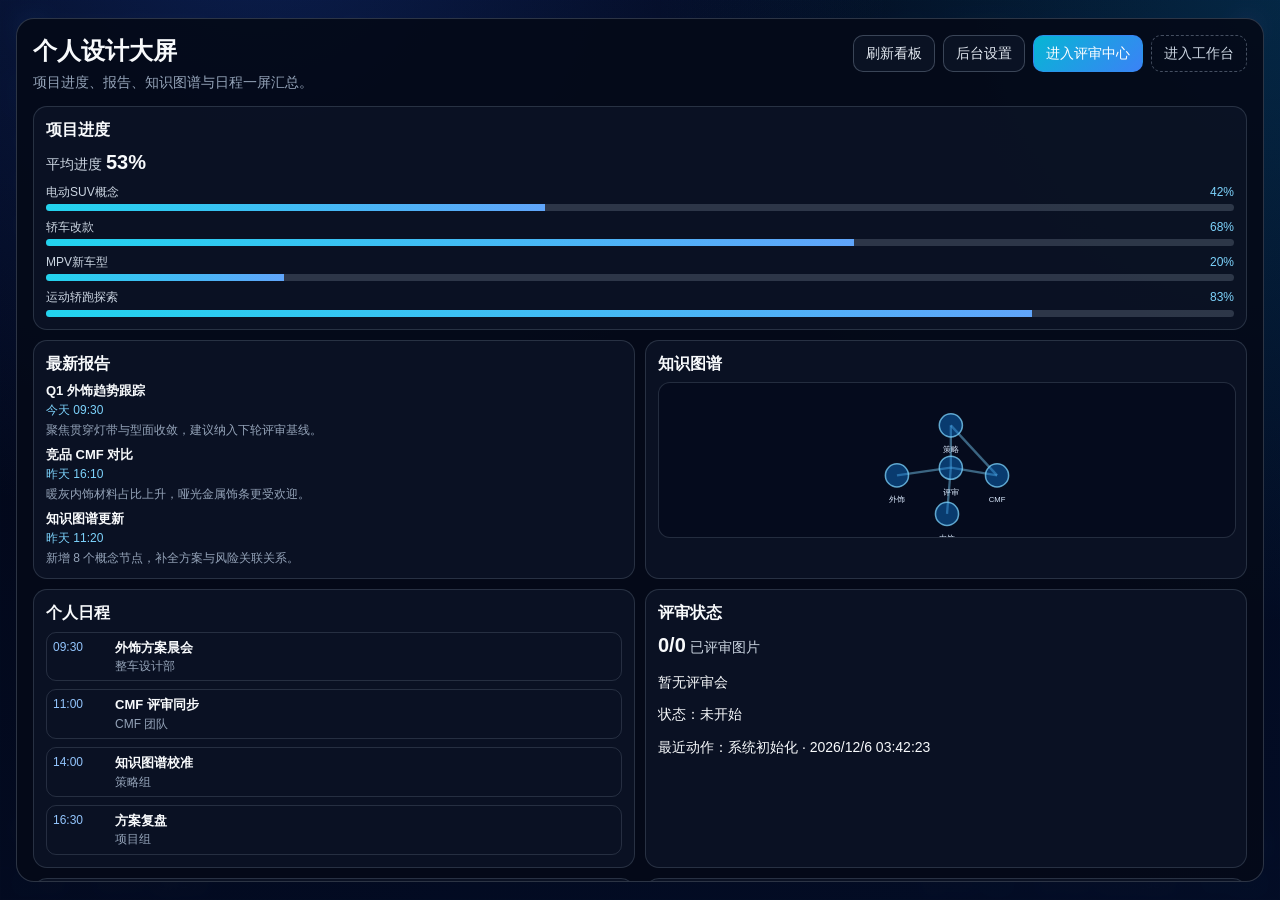
==== index.html @ eb8a5028 "Add files via upload" ====
<!doctype html>
<html lang="en">
  <head>
    <meta charset="UTF-8" />
    <meta name="viewport" content="width=device-width, initial-scale=1.0" />
    <title>GenCar Designer</title>
    <script type="module" crossorigin src="./assets/app.js?v=3"></script>
    <link rel="stylesheet" crossorigin href="./assets/app.css?v=3" />
  </head>
  <body>
    <div id="root"></div>
    <script src="./assets/review-addon.js?v=3"></script>
  </body>
</html>
---- assets/app.css ----
*,:before,:after{--tw-border-spacing-x: 0;--tw-border-spacing-y: 0;--tw-translate-x: 0;--tw-translate-y: 0;--tw-rotate: 0;--tw-skew-x: 0;--tw-skew-y: 0;--tw-scale-x: 1;--tw-scale-y: 1;--tw-pan-x: ;--tw-pan-y: ;--tw-pinch-zoom: ;--tw-scroll-snap-strictness: proximity;--tw-gradient-from-position: ;--tw-gradient-via-position: ;--tw-gradient-to-position: ;--tw-ordinal: ;--tw-slashed-zero: ;--tw-numeric-figure: ;--tw-numeric-spacing: ;--tw-numeric-fraction: ;--tw-ring-inset: ;--tw-ring-offset-width: 0px;--tw-ring-offset-color: #fff;--tw-ring-color: rgb(59 130 246 / .5);--tw-ring-offset-shadow: 0 0 #0000;--tw-ring-shadow: 0 0 #0000;--tw-shadow: 0 0 #0000;--tw-shadow-colored: 0 0 #0000;--tw-blur: ;--tw-brightness: ;--tw-contrast: ;--tw-grayscale: ;--tw-hue-rotate: ;--tw-invert: ;--tw-saturate: ;--tw-sepia: ;--tw-drop-shadow: ;--tw-backdrop-blur: ;--tw-backdrop-brightness: ;--tw-backdrop-contrast: ;--tw-backdrop-grayscale: ;--tw-backdrop-hue-rotate: ;--tw-backdrop-invert: ;--tw-backdrop-opacity: ;--tw-backdrop-saturate: ;--tw-backdrop-sepia: ;--tw-contain-size: ;--tw-contain-layout: ;--tw-contain-paint: ;--tw-contain-style: }::backdrop{--tw-border-spacing-x: 0;--tw-border-spacing-y: 0;--tw-translate-x: 0;--tw-translate-y: 0;--tw-rotate: 0;--tw-skew-x: 0;--tw-skew-y: 0;--tw-scale-x: 1;--tw-scale-y: 1;--tw-pan-x: ;--tw-pan-y: ;--tw-pinch-zoom: ;--tw-scroll-snap-strictness: proximity;--tw-gradient-from-position: ;--tw-gradient-via-position: ;--tw-gradient-to-position: ;--tw-ordinal: ;--tw-slashed-zero: ;--tw-numeric-figure: ;--tw-numeric-spacing: ;--tw-numeric-fraction: ;--tw-ring-inset: ;--tw-ring-offset-width: 0px;--tw-ring-offset-color: #fff;--tw-ring-color: rgb(59 130 246 / .5);--tw-ring-offset-shadow: 0 0 #0000;--tw-ring-shadow: 0 0 #0000;--tw-shadow: 0 0 #0000;--tw-shadow-colored: 0 0 #0000;--tw-blur: ;--tw-brightness: ;--tw-contrast: ;--tw-grayscale: ;--tw-hue-rotate: ;--tw-invert: ;--tw-saturate: ;--tw-sepia: ;--tw-drop-shadow: ;--tw-backdrop-blur: ;--tw-backdrop-brightness: ;--tw-backdrop-contrast: ;--tw-backdrop-grayscale: ;--tw-backdrop-hue-rotate: ;--tw-backdrop-invert: ;--tw-backdrop-opacity: ;--tw-backdrop-saturate: ;--tw-backdrop-sepia: ;--tw-contain-size: ;--tw-contain-layout: ;--tw-contain-paint: ;--tw-contain-style: }*,:before,:after{box-sizing:border-box;border-width:0;border-style:solid;border-color:#e5e7eb}:before,:after{--tw-content: ""}html,:host{line-height:1.5;-webkit-text-size-adjust:100%;-moz-tab-size:4;-o-tab-size:4;tab-size:4;font-family:ui-sans-serif,system-ui,sans-serif,"Apple Color Emoji","Segoe UI Emoji",Segoe UI Symbol,"Noto Color Emoji";font-feature-settings:normal;font-variation-settings:normal;-webkit-tap-highlight-color:transparent}body{margin:0;line-height:inherit}hr{height:0;color:inherit;border-top-width:1px}abbr:where([title]){-webkit-text-decoration:underline dotted;text-decoration:underline dotted}h1,h2,h3,h4,h5,h6{font-size:inherit;font-weight:inherit}a{color:inherit;text-decoration:inherit}b,strong{font-weight:bolder}code,kbd,samp,pre{font-family:ui-monospace,SFMono-Regular,Menlo,Monaco,Consolas,Liberation Mono,Courier New,monospace;font-feature-settings:normal;font-variation-settings:normal;font-size:1em}small{font-size:80%}sub,sup{font-size:75%;line-height:0;position:relative;vertical-align:baseline}sub{bottom:-.25em}sup{top:-.5em}table{text-indent:0;border-color:inherit;border-collapse:collapse}button,input,optgroup,select,textarea{font-family:inherit;font-feature-settings:inherit;font-variation-settings:inherit;font-size:100%;font-weight:inherit;line-height:inherit;letter-spacing:inherit;color:inherit;margin:0;padding:0}button,select{text-transform:none}button,input:where([type=button]),input:where([type=reset]),input:where([type=submit]){-webkit-appearance:button;background-color:transparent;background-image:none}:-moz-focusring{outline:auto}:-moz-ui-invalid{box-shadow:none}progress{vertical-align:baseline}::-webkit-inner-spin-button,::-webkit-outer-spin-button{height:auto}[type=search]{-webkit-appearance:textfield;outline-offset:-2px}::-webkit-search-decoration{-webkit-appearance:none}::-webkit-file-upload-button{-webkit-appearance:button;font:inherit}summary{display:list-item}blockquote,dl,dd,h1,h2,h3,h4,h5,h6,hr,figure,p,pre{margin:0}fieldset{margin:0;padding:0}legend{padding:0}ol,ul,menu{list-style:none;margin:0;padding:0}dialog{padding:0}textarea{resize:vertical}input::-moz-placeholder,textarea::-moz-placeholder{opacity:1;color:#9ca3af}input::placeholder,textarea::placeholder{opacity:1;color:#9ca3af}button,[role=button]{cursor:pointer}:disabled{cursor:default}img,svg,video,canvas,audio,iframe,embed,object{display:block;vertical-align:middle}img,video{max-width:100%;height:auto}[hidden]:where(:not([hidden=until-found])){display:none}:root{--background: 220 15% 6%;--foreground: 0 0% 95%;--card: 220 15% 8%;--card-foreground: 0 0% 95%;--popover: 220 15% 8%;--popover-foreground: 0 0% 95%;--primary: 217 91% 60%;--primary-foreground: 0 0% 100%;--secondary: 220 15% 12%;--secondary-foreground: 0 0% 95%;--muted: 220 15% 15%;--muted-foreground: 220 10% 55%;--accent: 280 85% 60%;--accent-foreground: 0 0% 100%;--destructive: 0 84% 60%;--destructive-foreground: 0 0% 100%;--border: 220 15% 18%;--input: 220 15% 18%;--ring: 217 91% 60%;--radius: .5rem}*{border-color:hsl(var(--border))}body{background-color:hsl(var(--background));color:hsl(var(--foreground));-webkit-font-smoothing:antialiased;-moz-osx-font-smoothing:grayscale;font-feature-settings:"rlig" 1,"calt" 1;overflow:hidden}.sr-only{position:absolute;width:1px;height:1px;padding:0;margin:-1px;overflow:hidden;clip:rect(0,0,0,0);white-space:nowrap;border-width:0}.pointer-events-none{pointer-events:none}.pointer-events-auto{pointer-events:auto}.\!visible{visibility:visible!important}.visible{visibility:visible}.invisible{visibility:hidden}.fixed{position:fixed}.absolute{position:absolute}.relative{position:relative}.sticky{position:sticky}.inset-0{inset:0}.inset-x-0{left:0;right:0}.inset-y-0{top:0;bottom:0}.-bottom-12{bottom:-3rem}.-bottom-16{bottom:-4rem}.-left-12{left:-3rem}.-right-12{right:-3rem}.-top-12{top:-3rem}.bottom-0{bottom:0}.bottom-1\/3{bottom:33.333333%}.bottom-2{bottom:.5rem}.bottom-4{bottom:1rem}.left-0{left:0}.left-1{left:.25rem}.left-1\/2{left:50%}.left-1\/4{left:25%}.left-2{left:.5rem}.left-3{left:.75rem}.left-4{left:1rem}.left-\[50\%\]{left:50%}.left-full{left:100%}.right-0{right:0}.right-1{right:.25rem}.right-1\/4{right:25%}.right-2{right:.5rem}.right-3{right:.75rem}.right-4{right:1rem}.top-0{top:0}.top-1{top:.25rem}.top-1\.5{top:.375rem}.top-1\/2{top:50%}.top-1\/3{top:33.333333%}.top-2{top:.5rem}.top-3\.5{top:.875rem}.top-4{top:1rem}.top-\[1px\]{top:1px}.top-\[50\%\]{top:50%}.top-\[60\%\]{top:60%}.top-full{top:100%}.isolate{isolation:isolate}.z-10{z-index:10}.z-20{z-index:20}.z-40{z-index:40}.z-50{z-index:50}.z-\[1\]{z-index:1}.order-first{order:-9999}.order-last{order:9999}.col-start-2{grid-column-start:2}.row-span-2{grid-row:span 2 / span 2}.row-start-1{grid-row-start:1}.\!m-0{margin:0!important}.-mx-1{margin-left:-.25rem;margin-right:-.25rem}.-my-2{margin-top:-.5rem;margin-bottom:-.5rem}.mx-1{margin-left:.25rem;margin-right:.25rem}.mx-2{margin-left:.5rem;margin-right:.5rem}.mx-3\.5{margin-left:.875rem;margin-right:.875rem}.mx-auto{margin-left:auto;margin-right:auto}.my-0{margin-top:0;margin-bottom:0}.my-0\.5{margin-top:.125rem;margin-bottom:.125rem}.my-1{margin-top:.25rem;margin-bottom:.25rem}.my-2{margin-top:.5rem;margin-bottom:.5rem}.-ml-4{margin-left:-1rem}.-mt-4{margin-top:-1rem}.mb-1{margin-bottom:.25rem}.mb-2{margin-bottom:.5rem}.mb-3{margin-bottom:.75rem}.mb-4{margin-bottom:1rem}.mb-6{margin-bottom:1.5rem}.ml-1{margin-left:.25rem}.ml-1\.5{margin-left:.375rem}.ml-2{margin-left:.5rem}.ml-3{margin-left:.75rem}.ml-4{margin-left:1rem}.ml-auto{margin-left:auto}.mr-2{margin-right:.5rem}.mt-0{margin-top:0}.mt-0\.5{margin-top:.125rem}.mt-1{margin-top:.25rem}.mt-1\.5{margin-top:.375rem}.mt-2{margin-top:.5rem}.mt-3{margin-top:.75rem}.mt-4{margin-top:1rem}.mt-6{margin-top:1.5rem}.mt-auto{margin-top:auto}.line-clamp-1{overflow:hidden;display:-webkit-box;-webkit-box-orient:vertical;-webkit-line-clamp:1}.line-clamp-2{overflow:hidden;display:-webkit-box;-webkit-box-orient:vertical;-webkit-line-clamp:2}.block{display:block}.flex{display:flex}.inline-flex{display:inline-flex}.table{display:table}.table-caption{display:table-caption}.table-cell{display:table-cell}.table-row{display:table-row}.grid{display:grid}.hidden{display:none}.aspect-square{aspect-ratio:1 / 1}.aspect-video{aspect-ratio:16 / 9}.size-10{width:2.5rem;height:2.5rem}.size-2{width:.5rem;height:.5rem}.size-2\.5{width:.625rem;height:.625rem}.size-3{width:.75rem;height:.75rem}.size-3\.5{width:.875rem;height:.875rem}.size-4{width:1rem;height:1rem}.size-6{width:1.5rem;height:1.5rem}.size-7{width:1.75rem;height:1.75rem}.size-8{width:2rem;height:2rem}.size-9{width:2.25rem;height:2.25rem}.size-auto{width:auto;height:auto}.size-full{width:100%;height:100%}.h-1\.5{height:.375rem}.h-10{height:2.5rem}.h-12{height:3rem}.h-14{height:3.5rem}.h-16{height:4rem}.h-2{height:.5rem}.h-2\.5{height:.625rem}.h-3{height:.75rem}.h-3\.5{height:.875rem}.h-32{height:8rem}.h-4{height:1rem}.h-5{height:1.25rem}.h-6{height:1.5rem}.h-7{height:1.75rem}.h-8{height:2rem}.h-9{height:2.25rem}.h-\[1\.15rem\]{height:1.15rem}.h-\[300px\]{height:300px}.h-\[500px\]{height:500px}.h-\[512px\]{height:512px}.h-\[calc\(100\%-1px\)\]{height:calc(100% - 1px)}.h-\[var\(--radix-navigation-menu-viewport-height\)\]{height:var(--radix-navigation-menu-viewport-height)}.h-\[var\(--radix-select-trigger-height\)\]{height:var(--radix-select-trigger-height)}.h-auto{height:auto}.h-full{height:100%}.h-px{height:1px}.h-screen{height:100vh}.h-svh{height:100svh}.max-h-\[300px\]{max-height:300px}.max-h-\[400px\]{max-height:400px}.max-h-\[90vh\]{max-height:90vh}.min-h-0{min-height:0px}.min-h-16{min-height:4rem}.min-h-4{min-height:1rem}.min-h-\[100px\]{min-height:100px}.min-h-\[60px\]{min-height:60px}.min-h-svh{min-height:100svh}.w-0{width:0px}.w-1{width:.25rem}.w-1\.5{width:.375rem}.w-10{width:2.5rem}.w-12{width:3rem}.w-14{width:3.5rem}.w-16{width:4rem}.w-2{width:.5rem}.w-2\.5{width:.625rem}.w-3{width:.75rem}.w-3\.5{width:.875rem}.w-3\/4{width:75%}.w-32{width:8rem}.w-4{width:1rem}.w-48{width:12rem}.w-5{width:1.25rem}.w-6{width:1.5rem}.w-64{width:16rem}.w-72{width:18rem}.w-8{width:2rem}.w-80{width:20rem}.w-9{width:2.25rem}.w-96{width:24rem}.w-\[100px\]{width:100px}.w-\[512px\]{width:512px}.w-auto{width:auto}.w-fit{width:-moz-fit-content;width:fit-content}.w-full{width:100%}.w-max{width:-moz-max-content;width:max-content}.w-px{width:1px}.min-w-0{min-width:0px}.min-w-10{min-width:2.5rem}.min-w-5{min-width:1.25rem}.min-w-8{min-width:2rem}.min-w-9{min-width:2.25rem}.min-w-\[12rem\]{min-width:12rem}.min-w-\[8rem\]{min-width:8rem}.min-w-\[var\(--radix-select-trigger-width\)\]{min-width:var(--radix-select-trigger-width)}.max-w-4xl{max-width:56rem}.max-w-5xl{max-width:64rem}.max-w-6xl{max-width:72rem}.max-w-\[200px\]{max-width:200px}.max-w-\[calc\(100\%-2rem\)\]{max-width:calc(100% - 2rem)}.max-w-max{max-width:-moz-max-content;max-width:max-content}.max-w-none{max-width:none}.max-w-sm{max-width:24rem}.flex-1{flex:1 1 0%}.flex-shrink-0,.shrink-0{flex-shrink:0}.grow{flex-grow:1}.grow-0{flex-grow:0}.basis-full{flex-basis:100%}.caption-bottom{caption-side:bottom}.border-collapse{border-collapse:collapse}.-translate-x-1\/2{--tw-translate-x: -50%;transform:translate(var(--tw-translate-x),var(--tw-translate-y)) rotate(var(--tw-rotate)) skew(var(--tw-skew-x)) skewY(var(--tw-skew-y)) scaleX(var(--tw-scale-x)) scaleY(var(--tw-scale-y))}.-translate-x-px{--tw-translate-x: -1px;transform:translate(var(--tw-translate-x),var(--tw-translate-y)) rotate(var(--tw-rotate)) skew(var(--tw-skew-x)) skewY(var(--tw-skew-y)) scaleX(var(--tw-scale-x)) scaleY(var(--tw-scale-y))}.-translate-y-1\/2{--tw-translate-y: -50%;transform:translate(var(--tw-translate-x),var(--tw-translate-y)) rotate(var(--tw-rotate)) skew(var(--tw-skew-x)) skewY(var(--tw-skew-y)) scaleX(var(--tw-scale-x)) scaleY(var(--tw-scale-y))}.translate-x-\[-50\%\]{--tw-translate-x: -50%;transform:translate(var(--tw-translate-x),var(--tw-translate-y)) rotate(var(--tw-rotate)) skew(var(--tw-skew-x)) skewY(var(--tw-skew-y)) scaleX(var(--tw-scale-x)) scaleY(var(--tw-scale-y))}.translate-x-px{--tw-translate-x: 1px;transform:translate(var(--tw-translate-x),var(--tw-translate-y)) rotate(var(--tw-rotate)) skew(var(--tw-skew-x)) skewY(var(--tw-skew-y)) scaleX(var(--tw-scale-x)) scaleY(var(--tw-scale-y))}.translate-y-0\.5{--tw-translate-y: .125rem;transform:translate(var(--tw-translate-x),var(--tw-translate-y)) rotate(var(--tw-rotate)) skew(var(--tw-skew-x)) skewY(var(--tw-skew-y)) scaleX(var(--tw-scale-x)) scaleY(var(--tw-scale-y))}.translate-y-\[-50\%\]{--tw-translate-y: -50%;transform:translate(var(--tw-translate-x),var(--tw-translate-y)) rotate(var(--tw-rotate)) skew(var(--tw-skew-x)) skewY(var(--tw-skew-y)) scaleX(var(--tw-scale-x)) scaleY(var(--tw-scale-y))}.translate-y-\[calc\(-50\%_-_2px\)\]{--tw-translate-y: calc(-50% - 2px) ;transform:translate(var(--tw-translate-x),var(--tw-translate-y)) rotate(var(--tw-rotate)) skew(var(--tw-skew-x)) skewY(var(--tw-skew-y)) scaleX(var(--tw-scale-x)) scaleY(var(--tw-scale-y))}.rotate-180{--tw-rotate: 180deg;transform:translate(var(--tw-translate-x),var(--tw-translate-y)) rotate(var(--tw-rotate)) skew(var(--tw-skew-x)) skewY(var(--tw-skew-y)) scaleX(var(--tw-scale-x)) scaleY(var(--tw-scale-y))}.rotate-45{--tw-rotate: 45deg;transform:translate(var(--tw-translate-x),var(--tw-translate-y)) rotate(var(--tw-rotate)) skew(var(--tw-skew-x)) skewY(var(--tw-skew-y)) scaleX(var(--tw-scale-x)) scaleY(var(--tw-scale-y))}.rotate-90{--tw-rotate: 90deg;transform:translate(var(--tw-translate-x),var(--tw-translate-y)) rotate(var(--tw-rotate)) skew(var(--tw-skew-x)) skewY(var(--tw-skew-y)) scaleX(var(--tw-scale-x)) scaleY(var(--tw-scale-y))}.transform{transform:translate(var(--tw-translate-x),var(--tw-translate-y)) rotate(var(--tw-rotate)) skew(var(--tw-skew-x)) skewY(var(--tw-skew-y)) scaleX(var(--tw-scale-x)) scaleY(var(--tw-scale-y))}@keyframes caret-blink{0%,70%,to{opacity:1}20%,50%{opacity:0}}.animate-caret-blink{animation:caret-blink 1.25s ease-out infinite}@keyframes pulse{50%{opacity:.5}}.animate-pulse{animation:pulse 2s cubic-bezier(.4,0,.6,1) infinite}.animate-spin{animation:spin 1s linear infinite}.cursor-default{cursor:default}.cursor-grab{cursor:grab}.cursor-pointer{cursor:pointer}.cursor-text{cursor:text}.touch-none{touch-action:none}.select-none{-webkit-user-select:none;-moz-user-select:none;user-select:none}.resize-none{resize:none}.scroll-my-1{scroll-margin-top:.25rem;scroll-margin-bottom:.25rem}.scroll-py-1{scroll-padding-top:.25rem;scroll-padding-bottom:.25rem}.list-disc{list-style-type:disc}.list-none{list-style-type:none}.auto-rows-min{grid-auto-rows:min-content}.grid-cols-2{grid-template-columns:repeat(2,minmax(0,1fr))}.grid-cols-3{grid-template-columns:repeat(3,minmax(0,1fr))}.grid-cols-4{grid-template-columns:repeat(4,minmax(0,1fr))}.grid-cols-\[0_1fr\]{grid-template-columns:0 1fr}.grid-rows-\[auto_auto\]{grid-template-rows:auto auto}.flex-row{flex-direction:row}.flex-col{flex-direction:column}.flex-col-reverse{flex-direction:column-reverse}.flex-wrap{flex-wrap:wrap}.place-content-center{place-content:center}.items-start{align-items:flex-start}.items-end{align-items:flex-end}.items-center{align-items:center}.items-stretch{align-items:stretch}.justify-start{justify-content:flex-start}.justify-end{justify-content:flex-end}.justify-center{justify-content:center}.justify-between{justify-content:space-between}.justify-items-start{justify-items:start}.gap-0\.5{gap:.125rem}.gap-1{gap:.25rem}.gap-1\.5{gap:.375rem}.gap-2{gap:.5rem}.gap-2\.5{gap:.625rem}.gap-3{gap:.75rem}.gap-4{gap:1rem}.gap-6{gap:1.5rem}.gap-7{gap:1.75rem}.gap-\[--spacing\(var\(--gap\)\)\]{gap:var(--spacing(var(--gap)))}.gap-y-0\.5{row-gap:.125rem}.space-y-1>:not([hidden])~:not([hidden]){--tw-space-y-reverse: 0;margin-top:calc(.25rem * calc(1 - var(--tw-space-y-reverse)));margin-bottom:calc(.25rem * var(--tw-space-y-reverse))}.space-y-2>:not([hidden])~:not([hidden]){--tw-space-y-reverse: 0;margin-top:calc(.5rem * calc(1 - var(--tw-space-y-reverse)));margin-bottom:calc(.5rem * var(--tw-space-y-reverse))}.space-y-3>:not([hidden])~:not([hidden]){--tw-space-y-reverse: 0;margin-top:calc(.75rem * calc(1 - var(--tw-space-y-reverse)));margin-bottom:calc(.75rem * var(--tw-space-y-reverse))}.space-y-4>:not([hidden])~:not([hidden]){--tw-space-y-reverse: 0;margin-top:calc(1rem * calc(1 - var(--tw-space-y-reverse)));margin-bottom:calc(1rem * var(--tw-space-y-reverse))}.space-y-6>:not([hidden])~:not([hidden]){--tw-space-y-reverse: 0;margin-top:calc(1.5rem * calc(1 - var(--tw-space-y-reverse)));margin-bottom:calc(1.5rem * var(--tw-space-y-reverse))}.self-start{align-self:flex-start}.self-stretch{align-self:stretch}.justify-self-end{justify-self:end}.overflow-auto{overflow:auto}.overflow-hidden{overflow:hidden}.overflow-x-auto{overflow-x:auto}.overflow-y-auto{overflow-y:auto}.overflow-x-hidden{overflow-x:hidden}.truncate{overflow:hidden;text-overflow:ellipsis;white-space:nowrap}.whitespace-nowrap{white-space:nowrap}.whitespace-pre-wrap{white-space:pre-wrap}.text-balance{text-wrap:balance}.break-words{overflow-wrap:break-word}.rounded{border-radius:.25rem}.rounded-2xl{border-radius:1rem}.rounded-\[2px\]{border-radius:2px}.rounded-\[4px\]{border-radius:4px}.rounded-\[calc\(var\(--radius\)-5px\)\]{border-radius:calc(var(--radius) - 5px)}.rounded-\[inherit\]{border-radius:inherit}.rounded-full{border-radius:9999px}.rounded-lg{border-radius:var(--radius)}.rounded-md{border-radius:calc(var(--radius) - 2px)}.rounded-none{border-radius:0}.rounded-sm{border-radius:calc(var(--radius) - 4px)}.rounded-xl{border-radius:calc(var(--radius) + 4px)}.rounded-xs{border-radius:calc(var(--radius) - 6px)}.rounded-l-md{border-top-left-radius:calc(var(--radius) - 2px);border-bottom-left-radius:calc(var(--radius) - 2px)}.rounded-r-md{border-top-right-radius:calc(var(--radius) - 2px);border-bottom-right-radius:calc(var(--radius) - 2px)}.rounded-tl-sm{border-top-left-radius:calc(var(--radius) - 4px)}.border{border-width:1px}.border-0{border-width:0px}.border-2{border-width:2px}.border-\[1\.5px\]{border-width:1.5px}.border-y{border-top-width:1px;border-bottom-width:1px}.border-b{border-bottom-width:1px}.border-l{border-left-width:1px}.border-r{border-right-width:1px}.border-t{border-top-width:1px}.border-dashed{border-style:dashed}.border-amber-500\/30{border-color:#f59e0b4d}.border-blue-500{--tw-border-opacity: 1;border-color:rgb(59 130 246 / var(--tw-border-opacity, 1))}.border-blue-500\/20{border-color:#3b82f633}.border-blue-500\/30{border-color:#3b82f64d}.border-blue-500\/50{border-color:#3b82f680}.border-border{border-color:hsl(var(--border))}.border-border\/50{border-color:hsl(var(--border) / .5)}.border-cyan-500\/30{border-color:#06b6d44d}.border-cyan-500\/50{border-color:#06b6d480}.border-green-500\/20{border-color:#22c55e33}.border-green-500\/50{border-color:#22c55e80}.border-input{border-color:hsl(var(--input))}.border-muted-foreground{border-color:hsl(var(--muted-foreground))}.border-orange-500\/50{border-color:#f9731680}.border-primary{border-color:hsl(var(--primary))}.border-purple-500{--tw-border-opacity: 1;border-color:rgb(168 85 247 / var(--tw-border-opacity, 1))}.border-purple-500\/30{border-color:#a855f74d}.border-purple-500\/50{border-color:#a855f780}.border-red-500\/30{border-color:#ef44444d}.border-sidebar-border{border-color:hsl(var(--sidebar-border))}.border-transparent{border-color:transparent}.border-white\/10{border-color:#ffffff1a}.border-white\/20{border-color:#fff3}.border-white\/30{border-color:#ffffff4d}.border-yellow-500\/30{border-color:#eab3084d}.border-l-transparent{border-left-color:transparent}.border-t-purple-500{--tw-border-opacity: 1;border-top-color:rgb(168 85 247 / var(--tw-border-opacity, 1))}.border-t-transparent{border-top-color:transparent}.border-t-white{--tw-border-opacity: 1;border-top-color:rgb(255 255 255 / var(--tw-border-opacity, 1))}.bg-accent{background-color:hsl(var(--accent))}.bg-amber-500{--tw-bg-opacity: 1;background-color:rgb(245 158 11 / var(--tw-bg-opacity, 1))}.bg-amber-500\/10{background-color:#f59e0b1a}.bg-background{background-color:hsl(var(--background))}.bg-background\/95{background-color:hsl(var(--background) / .95)}.bg-black\/30{background-color:#0000004d}.bg-black\/40{background-color:#0006}.bg-black\/50{background-color:#00000080}.bg-black\/60{background-color:#0009}.bg-black\/70{background-color:#000000b3}.bg-black\/90{background-color:#000000e6}.bg-blue-400{--tw-bg-opacity: 1;background-color:rgb(96 165 250 / var(--tw-bg-opacity, 1))}.bg-blue-500\/10{background-color:#3b82f61a}.bg-blue-500\/20{background-color:#3b82f633}.bg-blue-900{--tw-bg-opacity: 1;background-color:rgb(30 58 138 / var(--tw-bg-opacity, 1))}.bg-border{background-color:hsl(var(--border))}.bg-card{background-color:hsl(var(--card))}.bg-cyan-500{--tw-bg-opacity: 1;background-color:rgb(6 182 212 / var(--tw-bg-opacity, 1))}.bg-cyan-500\/10{background-color:#06b6d41a}.bg-cyan-500\/20{background-color:#06b6d433}.bg-destructive{--tw-bg-opacity: 1;background-color:hsl(var(--destructive) / var(--tw-bg-opacity, 1))}.bg-foreground{background-color:hsl(var(--foreground))}.bg-gray-500\/20{background-color:#6b728033}.bg-green-400{--tw-bg-opacity: 1;background-color:rgb(74 222 128 / var(--tw-bg-opacity, 1))}.bg-green-500{--tw-bg-opacity: 1;background-color:rgb(34 197 94 / var(--tw-bg-opacity, 1))}.bg-green-500\/10{background-color:#22c55e1a}.bg-green-500\/20{background-color:#22c55e33}.bg-input{background-color:hsl(var(--input))}.bg-muted{background-color:hsl(var(--muted))}.bg-muted\/50{background-color:hsl(var(--muted) / .5)}.bg-orange-500\/10{background-color:#f973161a}.bg-orange-500\/20{background-color:#f9731633}.bg-popover{background-color:hsl(var(--popover))}.bg-primary{background-color:hsl(var(--primary))}.bg-primary\/20{background-color:hsl(var(--primary) / .2)}.bg-purple-500{--tw-bg-opacity: 1;background-color:rgb(168 85 247 / var(--tw-bg-opacity, 1))}.bg-purple-500\/10{background-color:#a855f71a}.bg-purple-500\/20{background-color:#a855f733}.bg-red-500\/10{background-color:#ef44441a}.bg-red-500\/20{background-color:#ef444433}.bg-red-500\/50{background-color:#ef444480}.bg-red-500\/80{background-color:#ef4444cc}.bg-red-600{--tw-bg-opacity: 1;background-color:rgb(220 38 38 / var(--tw-bg-opacity, 1))}.bg-secondary{background-color:hsl(var(--secondary))}.bg-secondary\/50{background-color:hsl(var(--secondary) / .5)}.bg-sidebar{background-color:hsl(var(--sidebar-background))}.bg-sidebar-border{background-color:hsl(var(--sidebar-border))}.bg-transparent{background-color:transparent}.bg-white{--tw-bg-opacity: 1;background-color:rgb(255 255 255 / var(--tw-bg-opacity, 1))}.bg-white\/10{background-color:#ffffff1a}.bg-white\/20{background-color:#fff3}.bg-white\/5{background-color:#ffffff0d}.bg-yellow-500\/10{background-color:#eab3081a}.bg-yellow-500\/20{background-color:#eab30833}.bg-yellow-500\/50{background-color:#eab30880}.bg-gradient-to-br{background-image:linear-gradient(to bottom right,var(--tw-gradient-stops))}.bg-gradient-to-r{background-image:linear-gradient(to right,var(--tw-gradient-stops))}.bg-gradient-to-tr{background-image:linear-gradient(to top right,var(--tw-gradient-stops))}.from-amber-500{--tw-gradient-from: #f59e0b var(--tw-gradient-from-position);--tw-gradient-to: rgb(245 158 11 / 0) var(--tw-gradient-to-position);--tw-gradient-stops: var(--tw-gradient-from), var(--tw-gradient-to)}.from-blue-500{--tw-gradient-from: #3b82f6 var(--tw-gradient-from-position);--tw-gradient-to: rgb(59 130 246 / 0) var(--tw-gradient-to-position);--tw-gradient-stops: var(--tw-gradient-from), var(--tw-gradient-to)}.from-blue-900{--tw-gradient-from: #1e3a8a var(--tw-gradient-from-position);--tw-gradient-to: rgb(30 58 138 / 0) var(--tw-gradient-to-position);--tw-gradient-stops: var(--tw-gradient-from), var(--tw-gradient-to)}.from-cyan-500{--tw-gradient-from: #06b6d4 var(--tw-gradient-from-position);--tw-gradient-to: rgb(6 182 212 / 0) var(--tw-gradient-to-position);--tw-gradient-stops: var(--tw-gradient-from), var(--tw-gradient-to)}.from-green-500{--tw-gradient-from: #22c55e var(--tw-gradient-from-position);--tw-gradient-to: rgb(34 197 94 / 0) var(--tw-gradient-to-position);--tw-gradient-stops: var(--tw-gradient-from), var(--tw-gradient-to)}.from-orange-500{--tw-gradient-from: #f97316 var(--tw-gradient-from-position);--tw-gradient-to: rgb(249 115 22 / 0) var(--tw-gradient-to-position);--tw-gradient-stops: var(--tw-gradient-from), var(--tw-gradient-to)}.from-purple-500{--tw-gradient-from: #a855f7 var(--tw-gradient-from-position);--tw-gradient-to: rgb(168 85 247 / 0) var(--tw-gradient-to-position);--tw-gradient-stops: var(--tw-gradient-from), var(--tw-gradient-to)}.from-red-500\/30{--tw-gradient-from: rgb(239 68 68 / .3) var(--tw-gradient-from-position);--tw-gradient-to: rgb(239 68 68 / 0) var(--tw-gradient-to-position);--tw-gradient-stops: var(--tw-gradient-from), var(--tw-gradient-to)}.from-yellow-500{--tw-gradient-from: #eab308 var(--tw-gradient-from-position);--tw-gradient-to: rgb(234 179 8 / 0) var(--tw-gradient-to-position);--tw-gradient-stops: var(--tw-gradient-from), var(--tw-gradient-to)}.via-orange-500{--tw-gradient-to: rgb(249 115 22 / 0) var(--tw-gradient-to-position);--tw-gradient-stops: var(--tw-gradient-from), #f97316 var(--tw-gradient-via-position), var(--tw-gradient-to)}.via-yellow-500\/20{--tw-gradient-to: rgb(234 179 8 / 0) var(--tw-gradient-to-position);--tw-gradient-stops: var(--tw-gradient-from), rgb(234 179 8 / .2) var(--tw-gradient-via-position), var(--tw-gradient-to)}.to-amber-500{--tw-gradient-to: #f59e0b var(--tw-gradient-to-position)}.to-blue-500{--tw-gradient-to: #3b82f6 var(--tw-gradient-to-position)}.to-cyan-500{--tw-gradient-to: #06b6d4 var(--tw-gradient-to-position)}.to-green-500{--tw-gradient-to: #22c55e var(--tw-gradient-to-position)}.to-pink-500{--tw-gradient-to: #ec4899 var(--tw-gradient-to-position)}.to-red-500{--tw-gradient-to: #ef4444 var(--tw-gradient-to-position)}.to-red-600{--tw-gradient-to: #dc2626 var(--tw-gradient-to-position)}.to-transparent{--tw-gradient-to: transparent var(--tw-gradient-to-position)}.fill-current{fill:currentColor}.fill-foreground{fill:hsl(var(--foreground))}.fill-primary{fill:hsl(var(--primary))}.object-cover{-o-object-fit:cover;object-fit:cover}.p-0{padding:0}.p-1{padding:.25rem}.p-2{padding:.5rem}.p-3{padding:.75rem}.p-4{padding:1rem}.p-6{padding:1.5rem}.p-8{padding:2rem}.p-\[3px\]{padding:3px}.p-px{padding:1px}.px-1{padding-left:.25rem;padding-right:.25rem}.px-1\.5{padding-left:.375rem;padding-right:.375rem}.px-2{padding-left:.5rem;padding-right:.5rem}.px-2\.5{padding-left:.625rem;padding-right:.625rem}.px-3{padding-left:.75rem;padding-right:.75rem}.px-4{padding-left:1rem;padding-right:1rem}.px-6{padding-left:1.5rem;padding-right:1.5rem}.py-0\.5{padding-top:.125rem;padding-bottom:.125rem}.py-1{padding-top:.25rem;padding-bottom:.25rem}.py-1\.5{padding-top:.375rem;padding-bottom:.375rem}.py-12{padding-top:3rem;padding-bottom:3rem}.py-2{padding-top:.5rem;padding-bottom:.5rem}.py-2\.5{padding-top:.625rem;padding-bottom:.625rem}.py-3{padding-top:.75rem;padding-bottom:.75rem}.py-4{padding-top:1rem;padding-bottom:1rem}.py-6{padding-top:1.5rem;padding-bottom:1.5rem}.py-8{padding-top:2rem;padding-bottom:2rem}.pb-3{padding-bottom:.75rem}.pb-4{padding-bottom:1rem}.pl-2{padding-left:.5rem}.pl-3{padding-left:.75rem}.pl-4{padding-left:1rem}.pl-8{padding-left:2rem}.pl-9{padding-left:2.25rem}.pr-1{padding-right:.25rem}.pr-2{padding-right:.5rem}.pr-2\.5{padding-right:.625rem}.pr-3{padding-right:.75rem}.pr-4{padding-right:1rem}.pr-8{padding-right:2rem}.pt-0{padding-top:0}.pt-3{padding-top:.75rem}.pt-4{padding-top:1rem}.text-left{text-align:left}.text-center{text-align:center}.text-right{text-align:right}.align-middle{vertical-align:middle}.font-mono{font-family:ui-monospace,SFMono-Regular,Menlo,Monaco,Consolas,Liberation Mono,Courier New,monospace}.font-sans{font-family:ui-sans-serif,system-ui,sans-serif,"Apple Color Emoji","Segoe UI Emoji",Segoe UI Symbol,"Noto Color Emoji"}.text-2xl{font-size:1.5rem;line-height:2rem}.text-\[0\.8rem\]{font-size:.8rem}.text-\[10px\]{font-size:10px}.text-base{font-size:1rem;line-height:1.5rem}.text-lg{font-size:1.125rem;line-height:1.75rem}.text-sm{font-size:.875rem;line-height:1.25rem}.text-sm\/relaxed{font-size:.875rem;line-height:1.625}.text-xl{font-size:1.25rem;line-height:1.75rem}.text-xs{font-size:.75rem;line-height:1rem}.font-bold{font-weight:700}.font-medium{font-weight:500}.font-normal{font-weight:400}.font-semibold{font-weight:600}.uppercase{text-transform:uppercase}.capitalize{text-transform:capitalize}.tabular-nums{--tw-numeric-spacing: tabular-nums;font-variant-numeric:var(--tw-ordinal) var(--tw-slashed-zero) var(--tw-numeric-figure) var(--tw-numeric-spacing) var(--tw-numeric-fraction)}.leading-none{line-height:1}.leading-normal{line-height:1.5}.leading-relaxed{line-height:1.625}.leading-snug{line-height:1.375}.tracking-tight{letter-spacing:-.025em}.tracking-widest{letter-spacing:.1em}.text-accent-foreground{color:hsl(var(--accent-foreground))}.text-amber-400{--tw-text-opacity: 1;color:rgb(251 191 36 / var(--tw-text-opacity, 1))}.text-background{color:hsl(var(--background))}.text-blue-400{--tw-text-opacity: 1;color:rgb(96 165 250 / var(--tw-text-opacity, 1))}.text-card-foreground{color:hsl(var(--card-foreground))}.text-current{color:currentColor}.text-cyan-400{--tw-text-opacity: 1;color:rgb(34 211 238 / var(--tw-text-opacity, 1))}.text-destructive{--tw-text-opacity: 1;color:hsl(var(--destructive) / var(--tw-text-opacity, 1))}.text-foreground{color:hsl(var(--foreground))}.text-gray-400{--tw-text-opacity: 1;color:rgb(156 163 175 / var(--tw-text-opacity, 1))}.text-green-400{--tw-text-opacity: 1;color:rgb(74 222 128 / var(--tw-text-opacity, 1))}.text-muted-foreground{color:hsl(var(--muted-foreground))}.text-orange-400{--tw-text-opacity: 1;color:rgb(251 146 60 / var(--tw-text-opacity, 1))}.text-popover-foreground{color:hsl(var(--popover-foreground))}.text-primary{color:hsl(var(--primary))}.text-primary-foreground{color:hsl(var(--primary-foreground))}.text-purple-400{--tw-text-opacity: 1;color:rgb(192 132 252 / var(--tw-text-opacity, 1))}.text-red-400{--tw-text-opacity: 1;color:rgb(248 113 113 / var(--tw-text-opacity, 1))}.text-secondary-foreground{color:hsl(var(--secondary-foreground))}.text-sidebar-foreground{color:hsl(var(--sidebar-foreground))}.text-sidebar-foreground\/70{color:hsl(var(--sidebar-foreground) / .7)}.text-white{--tw-text-opacity: 1;color:rgb(255 255 255 / var(--tw-text-opacity, 1))}.text-yellow-400{--tw-text-opacity: 1;color:rgb(250 204 21 / var(--tw-text-opacity, 1))}.underline-offset-4{text-underline-offset:4px}.opacity-0{opacity:0}.opacity-100{opacity:1}.opacity-30{opacity:.3}.opacity-50{opacity:.5}.opacity-70{opacity:.7}.mix-blend-overlay{mix-blend-mode:overlay}.shadow{--tw-shadow: 0 1px 3px 0 rgb(0 0 0 / .1), 0 1px 2px -1px rgb(0 0 0 / .1);--tw-shadow-colored: 0 1px 3px 0 var(--tw-shadow-color), 0 1px 2px -1px var(--tw-shadow-color);box-shadow:var(--tw-ring-offset-shadow, 0 0 #0000),var(--tw-ring-shadow, 0 0 #0000),var(--tw-shadow)}.shadow-2xl{--tw-shadow: 0 25px 50px -12px rgb(0 0 0 / .25);--tw-shadow-colored: 0 25px 50px -12px var(--tw-shadow-color);box-shadow:var(--tw-ring-offset-shadow, 0 0 #0000),var(--tw-ring-shadow, 0 0 #0000),var(--tw-shadow)}.shadow-\[0_0_0_1px_hsl\(var\(--sidebar-border\)\)\]{--tw-shadow: 0 0 0 1px hsl(var(--sidebar-border));--tw-shadow-colored: 0 0 0 1px var(--tw-shadow-color);box-shadow:var(--tw-ring-offset-shadow, 0 0 #0000),var(--tw-ring-shadow, 0 0 #0000),var(--tw-shadow)}.shadow-lg{--tw-shadow: 0 10px 15px -3px rgb(0 0 0 / .1), 0 4px 6px -4px rgb(0 0 0 / .1);--tw-shadow-colored: 0 10px 15px -3px var(--tw-shadow-color), 0 4px 6px -4px var(--tw-shadow-color);box-shadow:var(--tw-ring-offset-shadow, 0 0 #0000),var(--tw-ring-shadow, 0 0 #0000),var(--tw-shadow)}.shadow-md{--tw-shadow: 0 4px 6px -1px rgb(0 0 0 / .1), 0 2px 4px -2px rgb(0 0 0 / .1);--tw-shadow-colored: 0 4px 6px -1px var(--tw-shadow-color), 0 2px 4px -2px var(--tw-shadow-color);box-shadow:var(--tw-ring-offset-shadow, 0 0 #0000),var(--tw-ring-shadow, 0 0 #0000),var(--tw-shadow)}.shadow-none{--tw-shadow: 0 0 #0000;--tw-shadow-colored: 0 0 #0000;box-shadow:var(--tw-ring-offset-shadow, 0 0 #0000),var(--tw-ring-shadow, 0 0 #0000),var(--tw-shadow)}.shadow-sm{--tw-shadow: 0 1px 2px 0 rgb(0 0 0 / .05);--tw-shadow-colored: 0 1px 2px 0 var(--tw-shadow-color);box-shadow:var(--tw-ring-offset-shadow, 0 0 #0000),var(--tw-ring-shadow, 0 0 #0000),var(--tw-shadow)}.shadow-xl{--tw-shadow: 0 20px 25px -5px rgb(0 0 0 / .1), 0 8px 10px -6px rgb(0 0 0 / .1);--tw-shadow-colored: 0 20px 25px -5px var(--tw-shadow-color), 0 8px 10px -6px var(--tw-shadow-color);box-shadow:var(--tw-ring-offset-shadow, 0 0 #0000),var(--tw-ring-shadow, 0 0 #0000),var(--tw-shadow)}.shadow-xs{--tw-shadow: 0 1px 2px 0 rgb(0 0 0 / .05);--tw-shadow-colored: 0 1px 2px 0 var(--tw-shadow-color);box-shadow:var(--tw-ring-offset-shadow, 0 0 #0000),var(--tw-ring-shadow, 0 0 #0000),var(--tw-shadow)}.outline-none{outline:2px solid transparent;outline-offset:2px}.outline{outline-style:solid}.ring-0{--tw-ring-offset-shadow: var(--tw-ring-inset) 0 0 0 var(--tw-ring-offset-width) var(--tw-ring-offset-color);--tw-ring-shadow: var(--tw-ring-inset) 0 0 0 calc(0px + var(--tw-ring-offset-width)) var(--tw-ring-color);box-shadow:var(--tw-ring-offset-shadow),var(--tw-ring-shadow),var(--tw-shadow, 0 0 #0000)}.ring-1{--tw-ring-offset-shadow: var(--tw-ring-inset) 0 0 0 var(--tw-ring-offset-width) var(--tw-ring-offset-color);--tw-ring-shadow: var(--tw-ring-inset) 0 0 0 calc(1px + var(--tw-ring-offset-width)) var(--tw-ring-color);box-shadow:var(--tw-ring-offset-shadow),var(--tw-ring-shadow),var(--tw-shadow, 0 0 #0000)}.ring-2{--tw-ring-offset-shadow: var(--tw-ring-inset) 0 0 0 var(--tw-ring-offset-width) var(--tw-ring-offset-color);--tw-ring-shadow: var(--tw-ring-inset) 0 0 0 calc(2px + var(--tw-ring-offset-width)) var(--tw-ring-color);box-shadow:var(--tw-ring-offset-shadow),var(--tw-ring-shadow),var(--tw-shadow, 0 0 #0000)}.ring-ring\/50{--tw-ring-color: hsl(var(--ring) / .5)}.ring-sidebar-ring{--tw-ring-color: hsl(var(--sidebar-ring))}.ring-white\/30{--tw-ring-color: rgb(255 255 255 / .3)}.ring-white\/50{--tw-ring-color: rgb(255 255 255 / .5)}.ring-offset-1{--tw-ring-offset-width: 1px}.ring-offset-background{--tw-ring-offset-color: hsl(var(--background))}.filter{filter:var(--tw-blur) var(--tw-brightness) var(--tw-contrast) var(--tw-grayscale) var(--tw-hue-rotate) var(--tw-invert) var(--tw-saturate) var(--tw-sepia) var(--tw-drop-shadow)}.backdrop-blur{--tw-backdrop-blur: blur(8px);-webkit-backdrop-filter:var(--tw-backdrop-blur) var(--tw-backdrop-brightness) var(--tw-backdrop-contrast) var(--tw-backdrop-grayscale) var(--tw-backdrop-hue-rotate) var(--tw-backdrop-invert) var(--tw-backdrop-opacity) var(--tw-backdrop-saturate) var(--tw-backdrop-sepia);backdrop-filter:var(--tw-backdrop-blur) var(--tw-backdrop-brightness) var(--tw-backdrop-contrast) var(--tw-backdrop-grayscale) var(--tw-backdrop-hue-rotate) var(--tw-backdrop-invert) var(--tw-backdrop-opacity) var(--tw-backdrop-saturate) var(--tw-backdrop-sepia)}.backdrop-blur-sm{--tw-backdrop-blur: blur(4px);-webkit-backdrop-filter:var(--tw-backdrop-blur) var(--tw-backdrop-brightness) var(--tw-backdrop-contrast) var(--tw-backdrop-grayscale) var(--tw-backdrop-hue-rotate) var(--tw-backdrop-invert) var(--tw-backdrop-opacity) var(--tw-backdrop-saturate) var(--tw-backdrop-sepia);backdrop-filter:var(--tw-backdrop-blur) var(--tw-backdrop-brightness) var(--tw-backdrop-contrast) var(--tw-backdrop-grayscale) var(--tw-backdrop-hue-rotate) var(--tw-backdrop-invert) var(--tw-backdrop-opacity) var(--tw-backdrop-saturate) var(--tw-backdrop-sepia)}.backdrop-blur-xl{--tw-backdrop-blur: blur(24px);-webkit-backdrop-filter:var(--tw-backdrop-blur) var(--tw-backdrop-brightness) var(--tw-backdrop-contrast) var(--tw-backdrop-grayscale) var(--tw-backdrop-hue-rotate) var(--tw-backdrop-invert) var(--tw-backdrop-opacity) var(--tw-backdrop-saturate) var(--tw-backdrop-sepia);backdrop-filter:var(--tw-backdrop-blur) var(--tw-backdrop-brightness) var(--tw-backdrop-contrast) var(--tw-backdrop-grayscale) var(--tw-backdrop-hue-rotate) var(--tw-backdrop-invert) var(--tw-backdrop-opacity) var(--tw-backdrop-saturate) var(--tw-backdrop-sepia)}.transition{transition-property:color,background-color,border-color,text-decoration-color,fill,stroke,opacity,box-shadow,transform,filter,backdrop-filter;transition-timing-function:cubic-bezier(.4,0,.2,1);transition-duration:.15s}.transition-\[color\,box-shadow\]{transition-property:color,box-shadow;transition-timing-function:cubic-bezier(.4,0,.2,1);transition-duration:.15s}.transition-\[left\,right\,width\]{transition-property:left,right,width;transition-timing-function:cubic-bezier(.4,0,.2,1);transition-duration:.15s}.transition-\[margin\,opacity\]{transition-property:margin,opacity;transition-timing-function:cubic-bezier(.4,0,.2,1);transition-duration:.15s}.transition-\[width\,height\,padding\]{transition-property:width,height,padding;transition-timing-function:cubic-bezier(.4,0,.2,1);transition-duration:.15s}.transition-\[width\]{transition-property:width;transition-timing-function:cubic-bezier(.4,0,.2,1);transition-duration:.15s}.transition-all{transition-property:all;transition-timing-function:cubic-bezier(.4,0,.2,1);transition-duration:.15s}.transition-colors{transition-property:color,background-color,border-color,text-decoration-color,fill,stroke;transition-timing-function:cubic-bezier(.4,0,.2,1);transition-duration:.15s}.transition-none{transition-property:none}.transition-opacity{transition-property:opacity;transition-timing-function:cubic-bezier(.4,0,.2,1);transition-duration:.15s}.transition-shadow{transition-property:box-shadow;transition-timing-function:cubic-bezier(.4,0,.2,1);transition-duration:.15s}.transition-transform{transition-property:transform;transition-timing-function:cubic-bezier(.4,0,.2,1);transition-duration:.15s}.duration-100{transition-duration:.1s}.duration-1000{transition-duration:1s}.duration-200{transition-duration:.2s}.duration-300{transition-duration:.3s}.ease-in-out{transition-timing-function:cubic-bezier(.4,0,.2,1)}.ease-linear{transition-timing-function:linear}@keyframes enter{0%{opacity:var(--tw-enter-opacity, 1);transform:translate3d(var(--tw-enter-translate-x, 0),var(--tw-enter-translate-y, 0),0) scale3d(var(--tw-enter-scale, 1),var(--tw-enter-scale, 1),var(--tw-enter-scale, 1)) rotate(var(--tw-enter-rotate, 0))}}@keyframes exit{to{opacity:var(--tw-exit-opacity, 1);transform:translate3d(var(--tw-exit-translate-x, 0),var(--tw-exit-translate-y, 0),0) scale3d(var(--tw-exit-scale, 1),var(--tw-exit-scale, 1),var(--tw-exit-scale, 1)) rotate(var(--tw-exit-rotate, 0))}}.animate-in{animation-name:enter;animation-duration:.15s;--tw-enter-opacity: initial;--tw-enter-scale: initial;--tw-enter-rotate: initial;--tw-enter-translate-x: initial;--tw-enter-translate-y: initial}.fade-in,.fade-in-0{--tw-enter-opacity: 0}.zoom-in-95{--tw-enter-scale: .95}.slide-in-from-top-2{--tw-enter-translate-y: -.5rem}.duration-100{animation-duration:.1s}.duration-1000{animation-duration:1s}.duration-200{animation-duration:.2s}.duration-300{animation-duration:.3s}.ease-in-out{animation-timing-function:cubic-bezier(.4,0,.2,1)}.ease-linear{animation-timing-function:linear}.\[--cell-size\:--spacing\(8\)\]{--cell-size: var(--spacing(8))}::-webkit-scrollbar{width:6px;height:6px}::-webkit-scrollbar-track{background:transparent}::-webkit-scrollbar-thumb{background:hsl(var(--muted));border-radius:3px}::-webkit-scrollbar-thumb:hover{background:hsl(var(--muted-foreground))}.canvas-container{background-image:linear-gradient(rgba(255,255,255,.03) 1px,transparent 1px),linear-gradient(90deg,rgba(255,255,255,.03) 1px,transparent 1px);background-size:20px 20px}.cursor-scribble,.cursor-mask{cursor:crosshair}.cursor-select{cursor:default}.glass-panel{background:#0f1014d9;-webkit-backdrop-filter:blur(12px);backdrop-filter:blur(12px);border:1px solid rgba(255,255,255,.08)}@keyframes generating-pulse{0%,to{opacity:.5}50%{opacity:1}}.generating-pulse{animation:generating-pulse 1.5s ease-in-out infinite}.heatmap-overlay{mix-blend-mode:overlay}.comparison-slider{cursor:ew-resize}.tool-btn-active{background:hsl(var(--primary) / .2);border-color:hsl(var(--primary) / .5);color:hsl(var(--primary))}.layer-item:hover{background:#ffffff0d}.layer-item-selected{background:hsl(var(--primary) / .15);border-left:2px solid hsl(var(--primary))}.prompt-input:focus{box-shadow:0 0 0 2px hsl(var(--primary) / .3)}.thumbnail-grid{display:grid;grid-template-columns:repeat(auto-fill,minmax(80px,1fr));gap:8px}.status-dot{width:8px;height:8px;border-radius:50%}.status-dot-idle{background:#22c55e}.status-dot-generating{background:#3b82f6;animation:pulse 1s infinite}input[type=range]{-webkit-appearance:none;-moz-appearance:none;appearance:none;height:4px;background:hsl(var(--muted));border-radius:2px;outline:none}input[type=range]::-webkit-slider-thumb{-webkit-appearance:none;appearance:none;width:14px;height:14px;background:hsl(var(--primary));border-radius:50%;cursor:pointer}input[type=range]::-moz-range-thumb{width:14px;height:14px;background:hsl(var(--primary));border-radius:50%;cursor:pointer;border:none}@keyframes spin{to{transform:rotate(360deg)}}.spinner{animation:spin 1s linear infinite}.fade-enter{opacity:0}.fade-enter-active{opacity:1;transition:opacity .3s}.fade-exit{opacity:1}.fade-exit-active{opacity:0;transition:opacity .3s}body.clean-view .glass-panel,body.clean-view .border-r,body.clean-view .border-l,body.clean-view .border-b,body.clean-view .h-14,body.clean-view .h-8,body.clean-view .w-64,body.clean-view .w-80{display:none!important}body.clean-view .w-14{display:flex!important;position:fixed!important;left:0!important;top:50%!important;transform:translateY(-50%)!important;z-index:10001!important;background:#0f1014e6!important;-webkit-backdrop-filter:blur(10px)!important;backdrop-filter:blur(10px)!important;border-right:1px solid rgba(255,255,255,.1)!important;height:auto!important;padding:16px 0!important}body.clean-view .canvas-container{position:fixed!important;inset:0!important;z-index:9999!important;background:#000!important}body.clean-view .canvas-container canvas{max-width:100vw!important;max-height:100vh!important}body.clean-view:after{content:"点击左侧按钮退出纯净模式";position:fixed;bottom:20px;left:50%;transform:translate(-50%);padding:8px 16px;background:#000c;color:#fff;font-size:12px;border-radius:20px;z-index:10000;pointer-events:none;opacity:0;animation:fade-in-out 3s ease}@keyframes fade-in-out{0%,to{opacity:0}20%,80%{opacity:1}}.selection\:bg-primary *::-moz-selection{background-color:hsl(var(--primary))}.selection\:bg-primary *::selection{background-color:hsl(var(--primary))}.selection\:text-primary-foreground *::-moz-selection{color:hsl(var(--primary-foreground))}.selection\:text-primary-foreground *::selection{color:hsl(var(--primary-foreground))}.selection\:bg-primary::-moz-selection{background-color:hsl(var(--primary))}.selection\:bg-primary::selection{background-color:hsl(var(--primary))}.selection\:text-primary-foreground::-moz-selection{color:hsl(var(--primary-foreground))}.selection\:text-primary-foreground::selection{color:hsl(var(--primary-foreground))}.file\:inline-flex::file-selector-button{display:inline-flex}.file\:h-7::file-selector-button{height:1.75rem}.file\:border-0::file-selector-button{border-width:0px}.file\:bg-transparent::file-selector-button{background-color:transparent}.file\:text-sm::file-selector-button{font-size:.875rem;line-height:1.25rem}.file\:font-medium::file-selector-button{font-weight:500}.file\:text-foreground::file-selector-button{color:hsl(var(--foreground))}.placeholder\:text-muted-foreground::-moz-placeholder{color:hsl(var(--muted-foreground))}.placeholder\:text-muted-foreground::placeholder{color:hsl(var(--muted-foreground))}.after\:absolute:after{content:var(--tw-content);position:absolute}.after\:-inset-2:after{content:var(--tw-content);inset:-.5rem}.after\:inset-y-0:after{content:var(--tw-content);top:0;bottom:0}.after\:left-1\/2:after{content:var(--tw-content);left:50%}.after\:w-1:after{content:var(--tw-content);width:.25rem}.after\:w-\[2px\]:after{content:var(--tw-content);width:2px}.after\:-translate-x-1\/2:after{content:var(--tw-content);--tw-translate-x: -50%;transform:translate(var(--tw-translate-x),var(--tw-translate-y)) rotate(var(--tw-rotate)) skew(var(--tw-skew-x)) skewY(var(--tw-skew-y)) scaleX(var(--tw-scale-x)) scaleY(var(--tw-scale-y))}.first\:rounded-l-md:first-child{border-top-left-radius:calc(var(--radius) - 2px);border-bottom-left-radius:calc(var(--radius) - 2px)}.first\:border-l:first-child{border-left-width:1px}.last\:mt-0:last-child{margin-top:0}.last\:rounded-r-md:last-child{border-top-right-radius:calc(var(--radius) - 2px);border-bottom-right-radius:calc(var(--radius) - 2px)}.last\:border-b-0:last-child{border-bottom-width:0px}.hover\:border-cyan-500\/30:hover{border-color:#06b6d44d}.hover\:border-cyan-500\/50:hover{border-color:#06b6d480}.hover\:border-purple-500\/50:hover{border-color:#a855f780}.hover\:border-white\/20:hover{border-color:#fff3}.hover\:border-white\/30:hover{border-color:#ffffff4d}.hover\:bg-accent:hover{background-color:hsl(var(--accent))}.hover\:bg-black\/80:hover{background-color:#000c}.hover\:bg-cyan-500\/10:hover{background-color:#06b6d41a}.hover\:bg-destructive\/90:hover{background-color:hsl(var(--destructive) / .9)}.hover\:bg-muted:hover{background-color:hsl(var(--muted))}.hover\:bg-muted\/50:hover{background-color:hsl(var(--muted) / .5)}.hover\:bg-primary\/90:hover{background-color:hsl(var(--primary) / .9)}.hover\:bg-purple-500\/10:hover{background-color:#a855f71a}.hover\:bg-red-500\/20:hover{background-color:#ef444433}.hover\:bg-secondary:hover{background-color:hsl(var(--secondary))}.hover\:bg-secondary\/80:hover{background-color:hsl(var(--secondary) / .8)}.hover\:bg-sidebar-accent:hover{background-color:hsl(var(--sidebar-accent))}.hover\:bg-white\/10:hover{background-color:#ffffff1a}.hover\:bg-white\/20:hover{background-color:#fff3}.hover\:bg-white\/5:hover{background-color:#ffffff0d}.hover\:from-blue-600:hover{--tw-gradient-from: #2563eb var(--tw-gradient-from-position);--tw-gradient-to: rgb(37 99 235 / 0) var(--tw-gradient-to-position);--tw-gradient-stops: var(--tw-gradient-from), var(--tw-gradient-to)}.hover\:from-cyan-600:hover{--tw-gradient-from: #0891b2 var(--tw-gradient-from-position);--tw-gradient-to: rgb(8 145 178 / 0) var(--tw-gradient-to-position);--tw-gradient-stops: var(--tw-gradient-from), var(--tw-gradient-to)}.hover\:from-purple-600:hover{--tw-gradient-from: #9333ea var(--tw-gradient-from-position);--tw-gradient-to: rgb(147 51 234 / 0) var(--tw-gradient-to-position);--tw-gradient-stops: var(--tw-gradient-from), var(--tw-gradient-to)}.hover\:to-blue-600:hover{--tw-gradient-to: #2563eb var(--tw-gradient-to-position)}.hover\:to-cyan-600:hover{--tw-gradient-to: #0891b2 var(--tw-gradient-to-position)}.hover\:to-pink-600:hover{--tw-gradient-to: #db2777 var(--tw-gradient-to-position)}.hover\:text-accent-foreground:hover{color:hsl(var(--accent-foreground))}.hover\:text-blue-300:hover{--tw-text-opacity: 1;color:rgb(147 197 253 / var(--tw-text-opacity, 1))}.hover\:text-foreground:hover{color:hsl(var(--foreground))}.hover\:text-muted-foreground:hover{color:hsl(var(--muted-foreground))}.hover\:text-red-300:hover{--tw-text-opacity: 1;color:rgb(252 165 165 / var(--tw-text-opacity, 1))}.hover\:text-sidebar-accent-foreground:hover{color:hsl(var(--sidebar-accent-foreground))}.hover\:text-white:hover{--tw-text-opacity: 1;color:rgb(255 255 255 / var(--tw-text-opacity, 1))}.hover\:underline:hover{text-decoration-line:underline}.hover\:opacity-100:hover{opacity:1}.hover\:shadow-\[0_0_0_1px_hsl\(var\(--sidebar-accent\)\)\]:hover{--tw-shadow: 0 0 0 1px hsl(var(--sidebar-accent));--tw-shadow-colored: 0 0 0 1px var(--tw-shadow-color);box-shadow:var(--tw-ring-offset-shadow, 0 0 #0000),var(--tw-ring-shadow, 0 0 #0000),var(--tw-shadow)}.hover\:ring-4:hover{--tw-ring-offset-shadow: var(--tw-ring-inset) 0 0 0 var(--tw-ring-offset-width) var(--tw-ring-offset-color);--tw-ring-shadow: var(--tw-ring-inset) 0 0 0 calc(4px + var(--tw-ring-offset-width)) var(--tw-ring-color);box-shadow:var(--tw-ring-offset-shadow),var(--tw-ring-shadow),var(--tw-shadow, 0 0 #0000)}.hover\:brightness-110:hover{--tw-brightness: brightness(1.1);filter:var(--tw-blur) var(--tw-brightness) var(--tw-contrast) var(--tw-grayscale) var(--tw-hue-rotate) var(--tw-invert) var(--tw-saturate) var(--tw-sepia) var(--tw-drop-shadow)}.hover\:after\:bg-sidebar-border:hover:after{content:var(--tw-content);background-color:hsl(var(--sidebar-border))}.focus\:z-10:focus{z-index:10}.focus\:bg-accent:focus{background-color:hsl(var(--accent))}.focus\:text-accent-foreground:focus{color:hsl(var(--accent-foreground))}.focus\:ring-2:focus{--tw-ring-offset-shadow: var(--tw-ring-inset) 0 0 0 var(--tw-ring-offset-width) var(--tw-ring-offset-color);--tw-ring-shadow: var(--tw-ring-inset) 0 0 0 calc(2px + var(--tw-ring-offset-width)) var(--tw-ring-color);box-shadow:var(--tw-ring-offset-shadow),var(--tw-ring-shadow),var(--tw-shadow, 0 0 #0000)}.focus\:ring-ring:focus{--tw-ring-color: hsl(var(--ring))}.focus\:ring-offset-2:focus{--tw-ring-offset-width: 2px}.focus-visible\:z-10:focus-visible{z-index:10}.focus-visible\:border-ring:focus-visible{border-color:hsl(var(--ring))}.focus-visible\:outline-1:focus-visible{outline-width:1px}.focus-visible\:outline-ring:focus-visible{outline-color:hsl(var(--ring))}.focus-visible\:ring-0:focus-visible{--tw-ring-offset-shadow: var(--tw-ring-inset) 0 0 0 var(--tw-ring-offset-width) var(--tw-ring-offset-color);--tw-ring-shadow: var(--tw-ring-inset) 0 0 0 calc(0px + var(--tw-ring-offset-width)) var(--tw-ring-color);box-shadow:var(--tw-ring-offset-shadow),var(--tw-ring-shadow),var(--tw-shadow, 0 0 #0000)}.focus-visible\:ring-1:focus-visible{--tw-ring-offset-shadow: var(--tw-ring-inset) 0 0 0 var(--tw-ring-offset-width) var(--tw-ring-offset-color);--tw-ring-shadow: var(--tw-ring-inset) 0 0 0 calc(1px + var(--tw-ring-offset-width)) var(--tw-ring-color);box-shadow:var(--tw-ring-offset-shadow),var(--tw-ring-shadow),var(--tw-shadow, 0 0 #0000)}.focus-visible\:ring-2:focus-visible{--tw-ring-offset-shadow: var(--tw-ring-inset) 0 0 0 var(--tw-ring-offset-width) var(--tw-ring-offset-color);--tw-ring-shadow: var(--tw-ring-inset) 0 0 0 calc(2px + var(--tw-ring-offset-width)) var(--tw-ring-color);box-shadow:var(--tw-ring-offset-shadow),var(--tw-ring-shadow),var(--tw-shadow, 0 0 #0000)}.focus-visible\:ring-4:focus-visible{--tw-ring-offset-shadow: var(--tw-ring-inset) 0 0 0 var(--tw-ring-offset-width) var(--tw-ring-offset-color);--tw-ring-shadow: var(--tw-ring-inset) 0 0 0 calc(4px + var(--tw-ring-offset-width)) var(--tw-ring-color);box-shadow:var(--tw-ring-offset-shadow),var(--tw-ring-shadow),var(--tw-shadow, 0 0 #0000)}.focus-visible\:ring-\[3px\]:focus-visible{--tw-ring-offset-shadow: var(--tw-ring-inset) 0 0 0 var(--tw-ring-offset-width) var(--tw-ring-offset-color);--tw-ring-shadow: var(--tw-ring-inset) 0 0 0 calc(3px + var(--tw-ring-offset-width)) var(--tw-ring-color);box-shadow:var(--tw-ring-offset-shadow),var(--tw-ring-shadow),var(--tw-shadow, 0 0 #0000)}.focus-visible\:ring-destructive\/20:focus-visible{--tw-ring-color: hsl(var(--destructive) / .2)}.focus-visible\:ring-ring:focus-visible{--tw-ring-color: hsl(var(--ring))}.focus-visible\:ring-ring\/50:focus-visible{--tw-ring-color: hsl(var(--ring) / .5)}.focus-visible\:ring-offset-1:focus-visible{--tw-ring-offset-width: 1px}.active\:cursor-grabbing:active{cursor:grabbing}.active\:bg-sidebar-accent:active{background-color:hsl(var(--sidebar-accent))}.active\:text-sidebar-accent-foreground:active{color:hsl(var(--sidebar-accent-foreground))}.disabled\:pointer-events-none:disabled{pointer-events:none}.disabled\:cursor-not-allowed:disabled{cursor:not-allowed}.disabled\:opacity-50:disabled{opacity:.5}.group\/menu-item:focus-within .group-focus-within\/menu-item\:opacity-100{opacity:1}.group:hover .group-hover\:text-cyan-400{--tw-text-opacity: 1;color:rgb(34 211 238 / var(--tw-text-opacity, 1))}.group\/menu-item:hover .group-hover\/menu-item\:opacity-100,.group:hover .group-hover\:opacity-100{opacity:1}.peer\/menu-button:hover~.peer-hover\/menu-button\:text-sidebar-accent-foreground{color:hsl(var(--sidebar-accent-foreground))}.peer:disabled~.peer-disabled\:cursor-not-allowed{cursor:not-allowed}.peer:disabled~.peer-disabled\:opacity-50{opacity:.5}.has-\[\>button\]\:ml-\[-0\.45rem\]:has(>button){margin-left:-.45rem}.has-\[\>button\]\:mr-\[-0\.45rem\]:has(>button){margin-right:-.45rem}.has-\[\>kbd\]\:ml-\[-0\.35rem\]:has(>kbd){margin-left:-.35rem}.has-\[\>kbd\]\:mr-\[-0\.35rem\]:has(>kbd){margin-right:-.35rem}.has-\[\>\[data-align\=block-end\]\]\:h-auto:has(>[data-align=block-end]){height:auto}.has-\[\>\[data-align\=block-start\]\]\:h-auto:has(>[data-align=block-start]){height:auto}.has-\[\>textarea\]\:h-auto:has(>textarea){height:auto}.has-\[\>\[data-slot\=field\]\]\:w-full:has(>[data-slot=field]){width:100%}.has-\[\>svg\]\:grid-cols-\[calc\(var\(--spacing\)\*4\)_1fr\]:has(>svg){grid-template-columns:calc(var(--spacing) * 4) 1fr}.has-\[\>\[data-align\=block-end\]\]\:flex-col:has(>[data-align=block-end]){flex-direction:column}.has-\[\>\[data-align\=block-start\]\]\:flex-col:has(>[data-align=block-start]){flex-direction:column}.has-\[\>\[data-slot\=field\]\]\:flex-col:has(>[data-slot=field]){flex-direction:column}.has-\[\>\[data-slot\=field-content\]\]\:items-start:has(>[data-slot=field-content]){align-items:flex-start}.has-\[\>\[data-slot\=button-group\]\]\:gap-2:has(>[data-slot=button-group]){gap:.5rem}.has-\[\>\[data-slot\=checkbox-group\]\]\:gap-3:has(>[data-slot=checkbox-group]){gap:.75rem}.has-\[\>\[data-slot\=radio-group\]\]\:gap-3:has(>[data-slot=radio-group]){gap:.75rem}.has-\[\>svg\]\:gap-x-3:has(>svg){-moz-column-gap:.75rem;column-gap:.75rem}.has-\[\>\[data-slot\=field\]\]\:rounded-md:has(>[data-slot=field]){border-radius:calc(var(--radius) - 2px)}.has-\[\>\[data-slot\=field\]\]\:border:has(>[data-slot=field]){border-width:1px}.has-\[\[data-slot\=input-group-control\]\:focus-visible\]\:border-ring:has([data-slot=input-group-control]:focus-visible){border-color:hsl(var(--ring))}.has-\[\[data-slot\]\[aria-invalid\=true\]\]\:border-destructive:has([data-slot][aria-invalid=true]){--tw-border-opacity: 1;border-color:hsl(var(--destructive) / var(--tw-border-opacity, 1))}.has-\[\>svg\]\:p-0:has(>svg){padding:0}.has-\[\>svg\]\:px-2:has(>svg){padding-left:.5rem;padding-right:.5rem}.has-\[\>svg\]\:px-2\.5:has(>svg){padding-left:.625rem;padding-right:.625rem}.has-\[\>svg\]\:px-3:has(>svg){padding-left:.75rem;padding-right:.75rem}.has-\[\>svg\]\:px-4:has(>svg){padding-left:1rem;padding-right:1rem}.has-\[\[data-slot\=input-group-control\]\:focus-visible\]\:ring-\[3px\]:has([data-slot=input-group-control]:focus-visible){--tw-ring-offset-shadow: var(--tw-ring-inset) 0 0 0 var(--tw-ring-offset-width) var(--tw-ring-offset-color);--tw-ring-shadow: var(--tw-ring-inset) 0 0 0 calc(3px + var(--tw-ring-offset-width)) var(--tw-ring-color);box-shadow:var(--tw-ring-offset-shadow),var(--tw-ring-shadow),var(--tw-shadow, 0 0 #0000)}.has-\[\[data-slot\=input-group-control\]\:focus-visible\]\:ring-ring\/50:has([data-slot=input-group-control]:focus-visible){--tw-ring-color: hsl(var(--ring) / .5)}.has-\[\[data-slot\]\[aria-invalid\=true\]\]\:ring-destructive\/20:has([data-slot][aria-invalid=true]){--tw-ring-color: hsl(var(--destructive) / .2)}.group\/item:has([data-slot=item-description]) .group-has-\[\[data-slot\=item-description\]\]\/item\:translate-y-0\.5{--tw-translate-y: .125rem;transform:translate(var(--tw-translate-x),var(--tw-translate-y)) rotate(var(--tw-rotate)) skew(var(--tw-skew-x)) skewY(var(--tw-skew-y)) scaleX(var(--tw-scale-x)) scaleY(var(--tw-scale-y))}.group\/item:has([data-slot=item-description]) .group-has-\[\[data-slot\=item-description\]\]\/item\:self-start{align-self:flex-start}.group\/field:has([data-orientation=horizontal]) .group-has-\[\[data-orientation\=horizontal\]\]\/field\:text-balance{text-wrap:balance}.group\/input-group:has(>input) .group-has-\[\>input\]\/input-group\:pb-2\.5{padding-bottom:.625rem}.group\/input-group:has(>input) .group-has-\[\>input\]\/input-group\:pt-2\.5{padding-top:.625rem}.aria-disabled\:pointer-events-none[aria-disabled=true]{pointer-events:none}.aria-disabled\:opacity-50[aria-disabled=true]{opacity:.5}.aria-selected\:text-muted-foreground[aria-selected=true]{color:hsl(var(--muted-foreground))}.data-\[disabled\=true\]\:pointer-events-none[data-disabled=true],.data-\[disabled\]\:pointer-events-none[data-disabled]{pointer-events:none}.data-\[vaul-drawer-direction\=bottom\]\:inset-x-0[data-vaul-drawer-direction=bottom]{left:0;right:0}.data-\[vaul-drawer-direction\=left\]\:inset-y-0[data-vaul-drawer-direction=left],.data-\[vaul-drawer-direction\=right\]\:inset-y-0[data-vaul-drawer-direction=right]{top:0;bottom:0}.data-\[vaul-drawer-direction\=top\]\:inset-x-0[data-vaul-drawer-direction=top]{left:0;right:0}.data-\[vaul-drawer-direction\=bottom\]\:bottom-0[data-vaul-drawer-direction=bottom]{bottom:0}.data-\[vaul-drawer-direction\=left\]\:left-0[data-vaul-drawer-direction=left]{left:0}.data-\[vaul-drawer-direction\=right\]\:right-0[data-vaul-drawer-direction=right]{right:0}.data-\[vaul-drawer-direction\=top\]\:top-0[data-vaul-drawer-direction=top]{top:0}.data-\[active\=true\]\:z-10[data-active=true]{z-index:10}.data-\[vaul-drawer-direction\=bottom\]\:mt-24[data-vaul-drawer-direction=bottom]{margin-top:6rem}.data-\[vaul-drawer-direction\=top\]\:mb-24[data-vaul-drawer-direction=top]{margin-bottom:6rem}.data-\[orientation\=horizontal\]\:h-1\.5[data-orientation=horizontal]{height:.375rem}.data-\[orientation\=horizontal\]\:h-full[data-orientation=horizontal]{height:100%}.data-\[orientation\=horizontal\]\:h-px[data-orientation=horizontal]{height:1px}.data-\[orientation\=vertical\]\:h-auto[data-orientation=vertical]{height:auto}.data-\[orientation\=vertical\]\:h-full[data-orientation=vertical]{height:100%}.data-\[panel-group-direction\=vertical\]\:h-px[data-panel-group-direction=vertical]{height:1px}.data-\[size\=default\]\:h-9[data-size=default]{height:2.25rem}.data-\[size\=sm\]\:h-8[data-size=sm]{height:2rem}.data-\[vaul-drawer-direction\=bottom\]\:max-h-\[80vh\][data-vaul-drawer-direction=bottom],.data-\[vaul-drawer-direction\=top\]\:max-h-\[80vh\][data-vaul-drawer-direction=top]{max-height:80vh}.data-\[orientation\=vertical\]\:min-h-44[data-orientation=vertical]{min-height:11rem}.data-\[orientation\=horizontal\]\:w-full[data-orientation=horizontal]{width:100%}.data-\[orientation\=vertical\]\:w-1\.5[data-orientation=vertical]{width:.375rem}.data-\[orientation\=vertical\]\:w-auto[data-orientation=vertical]{width:auto}.data-\[orientation\=vertical\]\:w-full[data-orientation=vertical]{width:100%}.data-\[orientation\=vertical\]\:w-px[data-orientation=vertical]{width:1px}.data-\[panel-group-direction\=vertical\]\:w-full[data-panel-group-direction=vertical]{width:100%}.data-\[vaul-drawer-direction\=left\]\:w-3\/4[data-vaul-drawer-direction=left],.data-\[vaul-drawer-direction\=right\]\:w-3\/4[data-vaul-drawer-direction=right]{width:75%}.data-\[side\=bottom\]\:translate-y-1[data-side=bottom]{--tw-translate-y: .25rem;transform:translate(var(--tw-translate-x),var(--tw-translate-y)) rotate(var(--tw-rotate)) skew(var(--tw-skew-x)) skewY(var(--tw-skew-y)) scaleX(var(--tw-scale-x)) scaleY(var(--tw-scale-y))}.data-\[side\=left\]\:-translate-x-1[data-side=left]{--tw-translate-x: -.25rem;transform:translate(var(--tw-translate-x),var(--tw-translate-y)) rotate(var(--tw-rotate)) skew(var(--tw-skew-x)) skewY(var(--tw-skew-y)) scaleX(var(--tw-scale-x)) scaleY(var(--tw-scale-y))}.data-\[side\=right\]\:translate-x-1[data-side=right]{--tw-translate-x: .25rem;transform:translate(var(--tw-translate-x),var(--tw-translate-y)) rotate(var(--tw-rotate)) skew(var(--tw-skew-x)) skewY(var(--tw-skew-y)) scaleX(var(--tw-scale-x)) scaleY(var(--tw-scale-y))}.data-\[side\=top\]\:-translate-y-1[data-side=top]{--tw-translate-y: -.25rem;transform:translate(var(--tw-translate-x),var(--tw-translate-y)) rotate(var(--tw-rotate)) skew(var(--tw-skew-x)) skewY(var(--tw-skew-y)) scaleX(var(--tw-scale-x)) scaleY(var(--tw-scale-y))}.data-\[state\=checked\]\:translate-x-\[calc\(100\%-2px\)\][data-state=checked]{--tw-translate-x: calc(100% - 2px) ;transform:translate(var(--tw-translate-x),var(--tw-translate-y)) rotate(var(--tw-rotate)) skew(var(--tw-skew-x)) skewY(var(--tw-skew-y)) scaleX(var(--tw-scale-x)) scaleY(var(--tw-scale-y))}.data-\[state\=unchecked\]\:translate-x-0[data-state=unchecked]{--tw-translate-x: 0px;transform:translate(var(--tw-translate-x),var(--tw-translate-y)) rotate(var(--tw-rotate)) skew(var(--tw-skew-x)) skewY(var(--tw-skew-y)) scaleX(var(--tw-scale-x)) scaleY(var(--tw-scale-y))}@keyframes accordion-up{0%{height:var(--radix-accordion-content-height)}to{height:0}}.data-\[state\=closed\]\:animate-accordion-up[data-state=closed]{animation:accordion-up .2s ease-out}@keyframes accordion-down{0%{height:0}to{height:var(--radix-accordion-content-height)}}.data-\[state\=open\]\:animate-accordion-down[data-state=open]{animation:accordion-down .2s ease-out}.data-\[orientation\=vertical\]\:flex-col[data-orientation=vertical],.data-\[panel-group-direction\=vertical\]\:flex-col[data-panel-group-direction=vertical]{flex-direction:column}.data-\[slot\=checkbox-group\]\:gap-3[data-slot=checkbox-group]{gap:.75rem}.data-\[range-end\=true\]\:rounded-md[data-range-end=true]{border-radius:calc(var(--radius) - 2px)}.data-\[range-middle\=true\]\:rounded-none[data-range-middle=true]{border-radius:0}.data-\[range-start\=true\]\:rounded-md[data-range-start=true]{border-radius:calc(var(--radius) - 2px)}.data-\[selected\=true\]\:rounded-none[data-selected=true],.data-\[spacing\=0\]\:rounded-none[data-spacing="0"]{border-radius:0}.data-\[range-end\=true\]\:rounded-r-md[data-range-end=true]{border-top-right-radius:calc(var(--radius) - 2px);border-bottom-right-radius:calc(var(--radius) - 2px)}.data-\[range-start\=true\]\:rounded-l-md[data-range-start=true]{border-top-left-radius:calc(var(--radius) - 2px);border-bottom-left-radius:calc(var(--radius) - 2px)}.data-\[vaul-drawer-direction\=bottom\]\:rounded-t-lg[data-vaul-drawer-direction=bottom]{border-top-left-radius:var(--radius);border-top-right-radius:var(--radius)}.data-\[vaul-drawer-direction\=top\]\:rounded-b-lg[data-vaul-drawer-direction=top]{border-bottom-right-radius:var(--radius);border-bottom-left-radius:var(--radius)}.data-\[spacing\=0\]\:data-\[variant\=outline\]\:border-l-0[data-variant=outline][data-spacing="0"]{border-left-width:0px}.data-\[vaul-drawer-direction\=bottom\]\:border-t[data-vaul-drawer-direction=bottom]{border-top-width:1px}.data-\[vaul-drawer-direction\=left\]\:border-r[data-vaul-drawer-direction=left]{border-right-width:1px}.data-\[vaul-drawer-direction\=right\]\:border-l[data-vaul-drawer-direction=right]{border-left-width:1px}.data-\[vaul-drawer-direction\=top\]\:border-b[data-vaul-drawer-direction=top]{border-bottom-width:1px}.data-\[active\=true\]\:border-ring[data-active=true]{border-color:hsl(var(--ring))}.data-\[state\=active\]\:border-cyan-500\/50[data-state=active]{border-color:#06b6d480}.data-\[state\=active\]\:border-purple-500\/50[data-state=active]{border-color:#a855f780}.data-\[state\=checked\]\:border-primary[data-state=checked]{border-color:hsl(var(--primary))}.data-\[active\=true\]\:bg-accent\/50[data-active=true]{background-color:hsl(var(--accent) / .5)}.data-\[active\=true\]\:bg-sidebar-accent[data-active=true]{background-color:hsl(var(--sidebar-accent))}.data-\[range-end\=true\]\:bg-primary[data-range-end=true]{background-color:hsl(var(--primary))}.data-\[range-middle\=true\]\:bg-accent[data-range-middle=true]{background-color:hsl(var(--accent))}.data-\[range-start\=true\]\:bg-primary[data-range-start=true],.data-\[selected-single\=true\]\:bg-primary[data-selected-single=true]{background-color:hsl(var(--primary))}.data-\[selected\=true\]\:bg-accent[data-selected=true]{background-color:hsl(var(--accent))}.data-\[state\=active\]\:bg-background[data-state=active]{background-color:hsl(var(--background))}.data-\[state\=active\]\:bg-white\/10[data-state=active]{background-color:#ffffff1a}.data-\[state\=checked\]\:bg-primary[data-state=checked]{background-color:hsl(var(--primary))}.data-\[state\=on\]\:bg-accent[data-state=on],.data-\[state\=open\]\:bg-accent[data-state=open]{background-color:hsl(var(--accent))}.data-\[state\=open\]\:bg-accent\/50[data-state=open]{background-color:hsl(var(--accent) / .5)}.data-\[state\=open\]\:bg-secondary[data-state=open]{background-color:hsl(var(--secondary))}.data-\[state\=selected\]\:bg-muted[data-state=selected]{background-color:hsl(var(--muted))}.data-\[state\=unchecked\]\:bg-input[data-state=unchecked]{background-color:hsl(var(--input))}.data-\[inset\]\:pl-8[data-inset]{padding-left:2rem}.data-\[variant\=label\]\:text-sm[data-variant=label]{font-size:.875rem;line-height:1.25rem}.data-\[variant\=legend\]\:text-base[data-variant=legend]{font-size:1rem;line-height:1.5rem}.data-\[active\=true\]\:font-medium[data-active=true]{font-weight:500}.data-\[active\=true\]\:text-accent-foreground[data-active=true]{color:hsl(var(--accent-foreground))}.data-\[active\=true\]\:text-sidebar-accent-foreground[data-active=true]{color:hsl(var(--sidebar-accent-foreground))}.data-\[error\=true\]\:text-destructive[data-error=true],.data-\[invalid\=true\]\:text-destructive[data-invalid=true]{--tw-text-opacity: 1;color:hsl(var(--destructive) / var(--tw-text-opacity, 1))}.data-\[placeholder\]\:text-muted-foreground[data-placeholder]{color:hsl(var(--muted-foreground))}.data-\[range-end\=true\]\:text-primary-foreground[data-range-end=true]{color:hsl(var(--primary-foreground))}.data-\[range-middle\=true\]\:text-accent-foreground[data-range-middle=true]{color:hsl(var(--accent-foreground))}.data-\[range-start\=true\]\:text-primary-foreground[data-range-start=true],.data-\[selected-single\=true\]\:text-primary-foreground[data-selected-single=true]{color:hsl(var(--primary-foreground))}.data-\[selected\=true\]\:text-accent-foreground[data-selected=true]{color:hsl(var(--accent-foreground))}.data-\[state\=checked\]\:text-primary-foreground[data-state=checked]{color:hsl(var(--primary-foreground))}.data-\[state\=on\]\:text-accent-foreground[data-state=on],.data-\[state\=open\]\:text-accent-foreground[data-state=open]{color:hsl(var(--accent-foreground))}.data-\[state\=open\]\:text-muted-foreground[data-state=open]{color:hsl(var(--muted-foreground))}.data-\[variant\=destructive\]\:text-destructive[data-variant=destructive]{--tw-text-opacity: 1;color:hsl(var(--destructive) / var(--tw-text-opacity, 1))}.data-\[disabled\=true\]\:opacity-50[data-disabled=true],.data-\[disabled\]\:opacity-50[data-disabled]{opacity:.5}.data-\[state\=open\]\:opacity-100[data-state=open]{opacity:1}.data-\[spacing\=0\]\:shadow-none[data-spacing="0"]{--tw-shadow: 0 0 #0000;--tw-shadow-colored: 0 0 #0000;box-shadow:var(--tw-ring-offset-shadow, 0 0 #0000),var(--tw-ring-shadow, 0 0 #0000),var(--tw-shadow)}.data-\[spacing\=default\]\:data-\[variant\=outline\]\:shadow-xs[data-variant=outline][data-spacing=default],.data-\[state\=active\]\:shadow-sm[data-state=active]{--tw-shadow: 0 1px 2px 0 rgb(0 0 0 / .05);--tw-shadow-colored: 0 1px 2px 0 var(--tw-shadow-color);box-shadow:var(--tw-ring-offset-shadow, 0 0 #0000),var(--tw-ring-shadow, 0 0 #0000),var(--tw-shadow)}.data-\[active\=true\]\:ring-\[3px\][data-active=true]{--tw-ring-offset-shadow: var(--tw-ring-inset) 0 0 0 var(--tw-ring-offset-width) var(--tw-ring-offset-color);--tw-ring-shadow: var(--tw-ring-inset) 0 0 0 calc(3px + var(--tw-ring-offset-width)) var(--tw-ring-color);box-shadow:var(--tw-ring-offset-shadow),var(--tw-ring-shadow),var(--tw-shadow, 0 0 #0000)}.data-\[active\=true\]\:ring-ring\/50[data-active=true]{--tw-ring-color: hsl(var(--ring) / .5)}.data-\[state\=closed\]\:duration-300[data-state=closed]{transition-duration:.3s}.data-\[state\=open\]\:duration-500[data-state=open]{transition-duration:.5s}.data-\[motion\^\=from-\]\:animate-in[data-motion^=from-],.data-\[state\=open\]\:animate-in[data-state=open],.data-\[state\=visible\]\:animate-in[data-state=visible]{animation-name:enter;animation-duration:.15s;--tw-enter-opacity: initial;--tw-enter-scale: initial;--tw-enter-rotate: initial;--tw-enter-translate-x: initial;--tw-enter-translate-y: initial}.data-\[motion\^\=to-\]\:animate-out[data-motion^=to-],.data-\[state\=closed\]\:animate-out[data-state=closed],.data-\[state\=hidden\]\:animate-out[data-state=hidden]{animation-name:exit;animation-duration:.15s;--tw-exit-opacity: initial;--tw-exit-scale: initial;--tw-exit-rotate: initial;--tw-exit-translate-x: initial;--tw-exit-translate-y: initial}.data-\[motion\^\=from-\]\:fade-in[data-motion^=from-]{--tw-enter-opacity: 0}.data-\[motion\^\=to-\]\:fade-out[data-motion^=to-],.data-\[state\=closed\]\:fade-out-0[data-state=closed],.data-\[state\=hidden\]\:fade-out[data-state=hidden]{--tw-exit-opacity: 0}.data-\[state\=open\]\:fade-in-0[data-state=open],.data-\[state\=visible\]\:fade-in[data-state=visible]{--tw-enter-opacity: 0}.data-\[state\=closed\]\:zoom-out-95[data-state=closed]{--tw-exit-scale: .95}.data-\[state\=open\]\:zoom-in-90[data-state=open]{--tw-enter-scale: .9}.data-\[state\=open\]\:zoom-in-95[data-state=open]{--tw-enter-scale: .95}.data-\[motion\=from-end\]\:slide-in-from-right-52[data-motion=from-end]{--tw-enter-translate-x: 13rem}.data-\[motion\=from-start\]\:slide-in-from-left-52[data-motion=from-start]{--tw-enter-translate-x: -13rem}.data-\[motion\=to-end\]\:slide-out-to-right-52[data-motion=to-end]{--tw-exit-translate-x: 13rem}.data-\[motion\=to-start\]\:slide-out-to-left-52[data-motion=to-start]{--tw-exit-translate-x: -13rem}.data-\[side\=bottom\]\:slide-in-from-top-2[data-side=bottom]{--tw-enter-translate-y: -.5rem}.data-\[side\=left\]\:slide-in-from-right-2[data-side=left]{--tw-enter-translate-x: .5rem}.data-\[side\=right\]\:slide-in-from-left-2[data-side=right]{--tw-enter-translate-x: -.5rem}.data-\[side\=top\]\:slide-in-from-bottom-2[data-side=top]{--tw-enter-translate-y: .5rem}.data-\[state\=closed\]\:slide-out-to-bottom[data-state=closed]{--tw-exit-translate-y: 100%}.data-\[state\=closed\]\:slide-out-to-left[data-state=closed]{--tw-exit-translate-x: -100%}.data-\[state\=closed\]\:slide-out-to-right[data-state=closed]{--tw-exit-translate-x: 100%}.data-\[state\=closed\]\:slide-out-to-top[data-state=closed]{--tw-exit-translate-y: -100%}.data-\[state\=open\]\:slide-in-from-bottom[data-state=open]{--tw-enter-translate-y: 100%}.data-\[state\=open\]\:slide-in-from-left[data-state=open]{--tw-enter-translate-x: -100%}.data-\[state\=open\]\:slide-in-from-right[data-state=open]{--tw-enter-translate-x: 100%}.data-\[state\=open\]\:slide-in-from-top[data-state=open]{--tw-enter-translate-y: -100%}.data-\[state\=closed\]\:duration-300[data-state=closed]{animation-duration:.3s}.data-\[state\=open\]\:duration-500[data-state=open]{animation-duration:.5s}.\*\:data-\[slot\=select-value\]\:line-clamp-1[data-slot=select-value]>*{overflow:hidden;display:-webkit-box;-webkit-box-orient:vertical;-webkit-line-clamp:1}.\*\:data-\[slot\=select-value\]\:flex[data-slot=select-value]>*{display:flex}.\*\:data-\[slot\=select-value\]\:items-center[data-slot=select-value]>*{align-items:center}.\*\:data-\[slot\=select-value\]\:gap-2[data-slot=select-value]>*{gap:.5rem}.\*\:data-\[slot\=alert-description\]\:text-destructive\/90[data-slot=alert-description]>*{color:hsl(var(--destructive) / .9)}.data-\[panel-group-direction\=vertical\]\:after\:left-0[data-panel-group-direction=vertical]:after{content:var(--tw-content);left:0}.data-\[panel-group-direction\=vertical\]\:after\:h-1[data-panel-group-direction=vertical]:after{content:var(--tw-content);height:.25rem}.data-\[panel-group-direction\=vertical\]\:after\:w-full[data-panel-group-direction=vertical]:after{content:var(--tw-content);width:100%}.data-\[panel-group-direction\=vertical\]\:after\:-translate-y-1\/2[data-panel-group-direction=vertical]:after{content:var(--tw-content);--tw-translate-y: -50%;transform:translate(var(--tw-translate-x),var(--tw-translate-y)) rotate(var(--tw-rotate)) skew(var(--tw-skew-x)) skewY(var(--tw-skew-y)) scaleX(var(--tw-scale-x)) scaleY(var(--tw-scale-y))}.data-\[panel-group-direction\=vertical\]\:after\:translate-x-0[data-panel-group-direction=vertical]:after{content:var(--tw-content);--tw-translate-x: 0px;transform:translate(var(--tw-translate-x),var(--tw-translate-y)) rotate(var(--tw-rotate)) skew(var(--tw-skew-x)) skewY(var(--tw-skew-y)) scaleX(var(--tw-scale-x)) scaleY(var(--tw-scale-y))}.data-\[spacing\=0\]\:first\:rounded-l-md:first-child[data-spacing="0"]{border-top-left-radius:calc(var(--radius) - 2px);border-bottom-left-radius:calc(var(--radius) - 2px)}.data-\[spacing\=0\]\:data-\[variant\=outline\]\:first\:border-l:first-child[data-variant=outline][data-spacing="0"]{border-left-width:1px}.data-\[spacing\=0\]\:last\:rounded-r-md:last-child[data-spacing="0"]{border-top-right-radius:calc(var(--radius) - 2px);border-bottom-right-radius:calc(var(--radius) - 2px)}.data-\[active\=true\]\:hover\:bg-accent:hover[data-active=true],.data-\[state\=open\]\:hover\:bg-accent:hover[data-state=open]{background-color:hsl(var(--accent))}.data-\[state\=open\]\:hover\:bg-sidebar-accent:hover[data-state=open]{background-color:hsl(var(--sidebar-accent))}.data-\[state\=open\]\:hover\:text-sidebar-accent-foreground:hover[data-state=open]{color:hsl(var(--sidebar-accent-foreground))}.data-\[active\=true\]\:focus\:bg-accent:focus[data-active=true]{background-color:hsl(var(--accent))}.data-\[state\=open\]\:focus\:bg-accent:focus[data-state=open]{background-color:hsl(var(--accent))}.data-\[variant\=destructive\]\:focus\:bg-destructive\/10:focus[data-variant=destructive]{background-color:hsl(var(--destructive) / .1)}.data-\[variant\=destructive\]\:focus\:text-destructive:focus[data-variant=destructive]{--tw-text-opacity: 1;color:hsl(var(--destructive) / var(--tw-text-opacity, 1))}.group[data-disabled=true] .group-data-\[disabled\=true\]\:pointer-events-none{pointer-events:none}.group\/day[data-focused=true] .group-data-\[focused\=true\]\/day\:relative{position:relative}.group[data-collapsible=offcanvas] .group-data-\[collapsible\=offcanvas\]\:left-\[calc\(var\(--sidebar-width\)\*-1\)\]{left:calc(var(--sidebar-width) * -1)}.group[data-collapsible=offcanvas] .group-data-\[collapsible\=offcanvas\]\:right-\[calc\(var\(--sidebar-width\)\*-1\)\]{right:calc(var(--sidebar-width) * -1)}.group[data-side=left] .group-data-\[side\=left\]\:-right-4{right:-1rem}.group[data-side=right] .group-data-\[side\=right\]\:left-0{left:0}.group\/navigation-menu[data-viewport=false] .group-data-\[viewport\=false\]\/navigation-menu\:top-full{top:100%}.group\/day[data-focused=true] .group-data-\[focused\=true\]\/day\:z-10{z-index:10}.group[data-collapsible=icon] .group-data-\[collapsible\=icon\]\:-mt-8{margin-top:-2rem}.group\/field-group[data-variant=outline] .group-data-\[variant\=outline\]\/field-group\:-mb-2{margin-bottom:-.5rem}.group\/navigation-menu[data-viewport=false] .group-data-\[viewport\=false\]\/navigation-menu\:mt-1\.5{margin-top:.375rem}.group\/drawer-content[data-vaul-drawer-direction=bottom] .group-data-\[vaul-drawer-direction\=bottom\]\/drawer-content\:block{display:block}.group[data-collapsible=icon] .group-data-\[collapsible\=icon\]\:hidden{display:none}.group[data-collapsible=icon] .group-data-\[collapsible\=icon\]\:w-\[calc\(var\(--sidebar-width-icon\)\+\(--spacing\(4\)\)\)\]{width:calc(var(--sidebar-width-icon) + (--spacing(4)))}.group[data-collapsible=icon] .group-data-\[collapsible\=icon\]\:w-\[calc\(var\(--sidebar-width-icon\)\+\(--spacing\(4\)\)\+2px\)\]{width:calc(var(--sidebar-width-icon) + (--spacing(4)) + 2px)}.group[data-collapsible=offcanvas] .group-data-\[collapsible\=offcanvas\]\:w-0{width:0px}.group[data-collapsible=offcanvas] .group-data-\[collapsible\=offcanvas\]\:translate-x-0{--tw-translate-x: 0px;transform:translate(var(--tw-translate-x),var(--tw-translate-y)) rotate(var(--tw-rotate)) skew(var(--tw-skew-x)) skewY(var(--tw-skew-y)) scaleX(var(--tw-scale-x)) scaleY(var(--tw-scale-y))}.group[data-side=right] .group-data-\[side\=right\]\:rotate-180,.group[data-state=open] .group-data-\[state\=open\]\:rotate-180{--tw-rotate: 180deg;transform:translate(var(--tw-translate-x),var(--tw-translate-y)) rotate(var(--tw-rotate)) skew(var(--tw-skew-x)) skewY(var(--tw-skew-y)) scaleX(var(--tw-scale-x)) scaleY(var(--tw-scale-y))}.group[data-collapsible=icon] .group-data-\[collapsible\=icon\]\:overflow-hidden,.group\/navigation-menu[data-viewport=false] .group-data-\[viewport\=false\]\/navigation-menu\:overflow-hidden{overflow:hidden}.group[data-variant=floating] .group-data-\[variant\=floating\]\:rounded-lg{border-radius:var(--radius)}.group\/navigation-menu[data-viewport=false] .group-data-\[viewport\=false\]\/navigation-menu\:rounded-md{border-radius:calc(var(--radius) - 2px)}.group[data-variant=floating] .group-data-\[variant\=floating\]\:border,.group\/navigation-menu[data-viewport=false] .group-data-\[viewport\=false\]\/navigation-menu\:border{border-width:1px}.group[data-side=left] .group-data-\[side\=left\]\:border-r{border-right-width:1px}.group[data-side=right] .group-data-\[side\=right\]\:border-l{border-left-width:1px}.group\/day[data-focused=true] .group-data-\[focused\=true\]\/day\:border-ring{border-color:hsl(var(--ring))}.group[data-variant=floating] .group-data-\[variant\=floating\]\:border-sidebar-border{border-color:hsl(var(--sidebar-border))}.group\/navigation-menu[data-viewport=false] .group-data-\[viewport\=false\]\/navigation-menu\:bg-popover{background-color:hsl(var(--popover))}.group\/drawer-content[data-vaul-drawer-direction=bottom] .group-data-\[vaul-drawer-direction\=bottom\]\/drawer-content\:text-center,.group\/drawer-content[data-vaul-drawer-direction=top] .group-data-\[vaul-drawer-direction\=top\]\/drawer-content\:text-center{text-align:center}.group\/navigation-menu[data-viewport=false] .group-data-\[viewport\=false\]\/navigation-menu\:text-popover-foreground{color:hsl(var(--popover-foreground))}.group[data-collapsible=icon] .group-data-\[collapsible\=icon\]\:opacity-0{opacity:0}.group\/field[data-disabled=true] .group-data-\[disabled\=true\]\/field\:opacity-50,.group\/input-group[data-disabled=true] .group-data-\[disabled\=true\]\/input-group\:opacity-50,.group[data-disabled=true] .group-data-\[disabled\=true\]\:opacity-50{opacity:.5}.group[data-variant=floating] .group-data-\[variant\=floating\]\:shadow-sm{--tw-shadow: 0 1px 2px 0 rgb(0 0 0 / .05);--tw-shadow-colored: 0 1px 2px 0 var(--tw-shadow-color);box-shadow:var(--tw-ring-offset-shadow, 0 0 #0000),var(--tw-ring-shadow, 0 0 #0000),var(--tw-shadow)}.group\/navigation-menu[data-viewport=false] .group-data-\[viewport\=false\]\/navigation-menu\:shadow{--tw-shadow: 0 1px 3px 0 rgb(0 0 0 / .1), 0 1px 2px -1px rgb(0 0 0 / .1);--tw-shadow-colored: 0 1px 3px 0 var(--tw-shadow-color), 0 1px 2px -1px var(--tw-shadow-color);box-shadow:var(--tw-ring-offset-shadow, 0 0 #0000),var(--tw-ring-shadow, 0 0 #0000),var(--tw-shadow)}.group\/day[data-focused=true] .group-data-\[focused\=true\]\/day\:ring-\[3px\]{--tw-ring-offset-shadow: var(--tw-ring-inset) 0 0 0 var(--tw-ring-offset-width) var(--tw-ring-offset-color);--tw-ring-shadow: var(--tw-ring-inset) 0 0 0 calc(3px + var(--tw-ring-offset-width)) var(--tw-ring-color);box-shadow:var(--tw-ring-offset-shadow),var(--tw-ring-shadow),var(--tw-shadow, 0 0 #0000)}.group\/day[data-focused=true] .group-data-\[focused\=true\]\/day\:ring-ring\/50{--tw-ring-color: hsl(var(--ring) / .5)}.group\/navigation-menu[data-viewport=false] .group-data-\[viewport\=false\]\/navigation-menu\:duration-200{transition-duration:.2s;animation-duration:.2s}.group[data-collapsible=offcanvas] .group-data-\[collapsible\=offcanvas\]\:after\:left-full:after{content:var(--tw-content);left:100%}.group[data-collapsible=offcanvas] .hover\:group-data-\[collapsible\=offcanvas\]\:bg-sidebar:hover{background-color:hsl(var(--sidebar-background))}.group\/navigation-menu[data-viewport=false] .group-data-\[viewport\=false\]\/navigation-menu\:data-\[state\=open\]\:animate-in[data-state=open]{animation-name:enter;animation-duration:.15s;--tw-enter-opacity: initial;--tw-enter-scale: initial;--tw-enter-rotate: initial;--tw-enter-translate-x: initial;--tw-enter-translate-y: initial}.group\/navigation-menu[data-viewport=false] .group-data-\[viewport\=false\]\/navigation-menu\:data-\[state\=closed\]\:animate-out[data-state=closed]{animation-name:exit;animation-duration:.15s;--tw-exit-opacity: initial;--tw-exit-scale: initial;--tw-exit-rotate: initial;--tw-exit-translate-x: initial;--tw-exit-translate-y: initial}.group\/navigation-menu[data-viewport=false] .group-data-\[viewport\=false\]\/navigation-menu\:data-\[state\=closed\]\:fade-out-0[data-state=closed]{--tw-exit-opacity: 0}.group\/navigation-menu[data-viewport=false] .group-data-\[viewport\=false\]\/navigation-menu\:data-\[state\=open\]\:fade-in-0[data-state=open]{--tw-enter-opacity: 0}.group\/navigation-menu[data-viewport=false] .group-data-\[viewport\=false\]\/navigation-menu\:data-\[state\=closed\]\:zoom-out-95[data-state=closed]{--tw-exit-scale: .95}.group\/navigation-menu[data-viewport=false] .group-data-\[viewport\=false\]\/navigation-menu\:data-\[state\=open\]\:zoom-in-95[data-state=open]{--tw-enter-scale: .95}.peer\/menu-button[data-size=default]~.peer-data-\[size\=default\]\/menu-button\:top-1\.5{top:.375rem}.peer\/menu-button[data-size=lg]~.peer-data-\[size\=lg\]\/menu-button\:top-2\.5{top:.625rem}.peer\/menu-button[data-size=sm]~.peer-data-\[size\=sm\]\/menu-button\:top-1{top:.25rem}.peer\/menu-button[data-active=true]~.peer-data-\[active\=true\]\/menu-button\:text-sidebar-accent-foreground{color:hsl(var(--sidebar-accent-foreground))}.dark\:border-input:is(.dark *){border-color:hsl(var(--input))}.dark\:bg-destructive\/60:is(.dark *){background-color:hsl(var(--destructive) / .6)}.dark\:bg-input\/30:is(.dark *){background-color:hsl(var(--input) / .3)}.dark\:bg-transparent:is(.dark *){background-color:transparent}.dark\:text-muted-foreground:is(.dark *){color:hsl(var(--muted-foreground))}.dark\:hover\:bg-accent\/50:hover:is(.dark *){background-color:hsl(var(--accent) / .5)}.dark\:hover\:bg-input\/50:hover:is(.dark *){background-color:hsl(var(--input) / .5)}.dark\:hover\:text-accent-foreground:hover:is(.dark *){color:hsl(var(--accent-foreground))}.dark\:focus-visible\:ring-destructive\/40:focus-visible:is(.dark *){--tw-ring-color: hsl(var(--destructive) / .4)}.dark\:has-\[\[data-slot\]\[aria-invalid\=true\]\]\:ring-destructive\/40:has([data-slot][aria-invalid=true]):is(.dark *){--tw-ring-color: hsl(var(--destructive) / .4)}.dark\:data-\[state\=active\]\:border-input[data-state=active]:is(.dark *){border-color:hsl(var(--input))}.dark\:data-\[state\=active\]\:bg-input\/30[data-state=active]:is(.dark *){background-color:hsl(var(--input) / .3)}.dark\:data-\[state\=checked\]\:bg-primary[data-state=checked]:is(.dark *){background-color:hsl(var(--primary))}.dark\:data-\[state\=checked\]\:bg-primary-foreground[data-state=checked]:is(.dark *){background-color:hsl(var(--primary-foreground))}.dark\:data-\[state\=unchecked\]\:bg-foreground[data-state=unchecked]:is(.dark *){background-color:hsl(var(--foreground))}.dark\:data-\[state\=unchecked\]\:bg-input\/80[data-state=unchecked]:is(.dark *){background-color:hsl(var(--input) / .8)}.dark\:data-\[state\=active\]\:text-foreground[data-state=active]:is(.dark *){color:hsl(var(--foreground))}.dark\:data-\[variant\=destructive\]\:focus\:bg-destructive\/20:focus[data-variant=destructive]:is(.dark *){background-color:hsl(var(--destructive) / .2)}@media(min-width:640px){.sm\:block{display:block}.sm\:flex{display:flex}.sm\:max-w-lg{max-width:32rem}.sm\:max-w-sm{max-width:24rem}.sm\:grid-cols-2{grid-template-columns:repeat(2,minmax(0,1fr))}.sm\:flex-row{flex-direction:row}.sm\:justify-end{justify-content:flex-end}.sm\:gap-2\.5{gap:.625rem}.sm\:pl-2\.5{padding-left:.625rem}.sm\:pr-2\.5{padding-right:.625rem}.sm\:text-left{text-align:left}.data-\[vaul-drawer-direction\=left\]\:sm\:max-w-sm[data-vaul-drawer-direction=left],.data-\[vaul-drawer-direction\=right\]\:sm\:max-w-sm[data-vaul-drawer-direction=right]{max-width:24rem}}@media(min-width:768px){.md\:absolute{position:absolute}.md\:block{display:block}.md\:flex{display:flex}.md\:w-\[var\(--radix-navigation-menu-viewport-width\)\]{width:var(--radix-navigation-menu-viewport-width)}.md\:w-auto{width:auto}.md\:flex-row{flex-direction:row}.md\:gap-1\.5{gap:.375rem}.md\:p-12{padding:3rem}.md\:text-left{text-align:left}.md\:text-sm{font-size:.875rem;line-height:1.25rem}.md\:opacity-0{opacity:0}.md\:after\:hidden:after{content:var(--tw-content);display:none}.peer[data-variant=inset]~.md\:peer-data-\[variant\=inset\]\:m-2{margin:.5rem}.peer[data-variant=inset]~.md\:peer-data-\[variant\=inset\]\:ml-0{margin-left:0}.peer[data-variant=inset][data-state=collapsed]~.md\:peer-data-\[variant\=inset\]\:peer-data-\[state\=collapsed\]\:ml-2{margin-left:.5rem}.peer[data-variant=inset]~.md\:peer-data-\[variant\=inset\]\:rounded-xl{border-radius:calc(var(--radius) + 4px)}.peer[data-variant=inset]~.md\:peer-data-\[variant\=inset\]\:shadow-sm{--tw-shadow: 0 1px 2px 0 rgb(0 0 0 / .05);--tw-shadow-colored: 0 1px 2px 0 var(--tw-shadow-color);box-shadow:var(--tw-ring-offset-shadow, 0 0 #0000),var(--tw-ring-shadow, 0 0 #0000),var(--tw-shadow)}}@media(min-width:1024px){.lg\:col-span-2{grid-column:span 2 / span 2}.lg\:col-span-3{grid-column:span 3 / span 3}.lg\:grid-cols-2{grid-template-columns:repeat(2,minmax(0,1fr))}.lg\:grid-cols-3{grid-template-columns:repeat(3,minmax(0,1fr))}.lg\:grid-cols-4{grid-template-columns:repeat(4,minmax(0,1fr))}}.\[\&\+\[data-slot\=item-content\]\]\:flex-none+[data-slot=item-content]{flex:none}.\[\&\:first-child\[data-selected\=true\]_button\]\:rounded-l-md:first-child[data-selected=true] button{border-top-left-radius:calc(var(--radius) - 2px);border-bottom-left-radius:calc(var(--radius) - 2px)}.\[\&\:has\(\[role\=checkbox\]\)\]\:pr-0:has([role=checkbox]){padding-right:0}.\[\&\:last-child\[data-selected\=true\]_button\]\:rounded-r-md:last-child[data-selected=true] button{border-top-right-radius:calc(var(--radius) - 2px);border-bottom-right-radius:calc(var(--radius) - 2px)}.\[\&\:nth-child\(2\)\[data-selected\=true\]_button\]\:rounded-l-md:nth-child(2)[data-selected=true] button{border-top-left-radius:calc(var(--radius) - 2px);border-bottom-left-radius:calc(var(--radius) - 2px)}.\[\&\>\*\:not\(\:first-child\)\]\:rounded-l-none>*:not(:first-child){border-top-left-radius:0;border-bottom-left-radius:0}.\[\&\>\*\:not\(\:first-child\)\]\:rounded-t-none>*:not(:first-child){border-top-left-radius:0;border-top-right-radius:0}.\[\&\>\*\:not\(\:first-child\)\]\:border-l-0>*:not(:first-child){border-left-width:0px}.\[\&\>\*\:not\(\:first-child\)\]\:border-t-0>*:not(:first-child){border-top-width:0px}.\[\&\>\*\:not\(\:last-child\)\]\:rounded-b-none>*:not(:last-child){border-bottom-right-radius:0;border-bottom-left-radius:0}.\[\&\>\*\:not\(\:last-child\)\]\:rounded-r-none>*:not(:last-child){border-top-right-radius:0;border-bottom-right-radius:0}.\[\&\>\*\]\:w-full>*{width:100%}.\[\&\>\*\]\:focus-visible\:relative:focus-visible>*{position:relative}.\[\&\>\*\]\:focus-visible\:z-10:focus-visible>*{z-index:10}.\[\&\>\*\]\:data-\[slot\=field\]\:p-4[data-slot=field]>*{padding:1rem}.\[\&\>\.sr-only\]\:w-auto>.sr-only{width:auto}.\[\&\>\[data-slot\=field-group\]\]\:gap-4>[data-slot=field-group]{gap:1rem}.\[\&\>\[data-slot\=field-label\]\]\:flex-auto>[data-slot=field-label]{flex:1 1 auto}.has-\[select\[aria-hidden\=true\]\:last-child\]\:\[\&\>\[data-slot\=select-trigger\]\:last-of-type\]\:rounded-r-md>[data-slot=select-trigger]:last-of-type:has(select[aria-hidden=true]:last-child){border-top-right-radius:calc(var(--radius) - 2px);border-bottom-right-radius:calc(var(--radius) - 2px)}.\[\&\>\[data-slot\=select-trigger\]\:not\(\[class\*\=\'w-\'\]\)\]\:w-fit>[data-slot=select-trigger]:not([class*=w-]){width:-moz-fit-content;width:fit-content}.\[\&\>\[role\=checkbox\]\]\:translate-y-\[2px\]>[role=checkbox]{--tw-translate-y: 2px;transform:translate(var(--tw-translate-x),var(--tw-translate-y)) rotate(var(--tw-rotate)) skew(var(--tw-skew-x)) skewY(var(--tw-skew-y)) scaleX(var(--tw-scale-x)) scaleY(var(--tw-scale-y))}.\[\&\>a\:hover\]\:text-primary>a:hover{color:hsl(var(--primary))}.\[\&\>a\]\:underline>a{text-decoration-line:underline}.\[\&\>a\]\:underline-offset-4>a{text-underline-offset:4px}.\[\&\>button\]\:hidden>button{display:none}.\[\&\>input\]\:flex-1>input{flex:1 1 0%}.has-\[\>\[data-align\=block-end\]\]\:\[\&\>input\]\:pt-3>input:has(>[data-align=block-end]){padding-top:.75rem}.has-\[\>\[data-align\=block-start\]\]\:\[\&\>input\]\:pb-3>input:has(>[data-align=block-start]){padding-bottom:.75rem}.has-\[\>\[data-align\=inline-end\]\]\:\[\&\>input\]\:pr-2>input:has(>[data-align=inline-end]){padding-right:.5rem}.has-\[\>\[data-align\=inline-start\]\]\:\[\&\>input\]\:pl-2>input:has(>[data-align=inline-start]){padding-left:.5rem}.\[\&\>kbd\]\:rounded-\[calc\(var\(--radius\)-5px\)\]>kbd{border-radius:calc(var(--radius) - 5px)}.\[\&\>span\:last-child\]\:truncate>span:last-child{overflow:hidden;text-overflow:ellipsis;white-space:nowrap}.\[\&\>span\]\:text-xs>span{font-size:.75rem;line-height:1rem}.\[\&\>span\]\:opacity-70>span{opacity:.7}.\[\&\>svg\:not\(\[class\*\=\'size-\'\]\)\]\:size-3\.5>svg:not([class*=size-]){width:.875rem;height:.875rem}.\[\&\>svg\:not\(\[class\*\=\'size-\'\]\)\]\:size-4>svg:not([class*=size-]){width:1rem;height:1rem}.\[\&\>svg\]\:pointer-events-none>svg{pointer-events:none}.\[\&\>svg\]\:size-3>svg{width:.75rem;height:.75rem}.\[\&\>svg\]\:size-3\.5>svg{width:.875rem;height:.875rem}.\[\&\>svg\]\:size-4>svg{width:1rem;height:1rem}.\[\&\>svg\]\:h-2\.5>svg{height:.625rem}.\[\&\>svg\]\:h-3>svg{height:.75rem}.\[\&\>svg\]\:w-2\.5>svg{width:.625rem}.\[\&\>svg\]\:w-3>svg{width:.75rem}.\[\&\>svg\]\:shrink-0>svg{flex-shrink:0}.\[\&\>svg\]\:translate-y-0\.5>svg{--tw-translate-y: .125rem;transform:translate(var(--tw-translate-x),var(--tw-translate-y)) rotate(var(--tw-rotate)) skew(var(--tw-skew-x)) skewY(var(--tw-skew-y)) scaleX(var(--tw-scale-x)) scaleY(var(--tw-scale-y))}.\[\&\>svg\]\:text-current>svg{color:currentColor}.\[\&\>svg\]\:text-muted-foreground>svg{color:hsl(var(--muted-foreground))}.\[\&\>svg\]\:text-sidebar-accent-foreground>svg{color:hsl(var(--sidebar-accent-foreground))}.\[\&\>tr\]\:last\:border-b-0:last-child>tr{border-bottom-width:0px}.\[\&\[data-panel-group-direction\=vertical\]\>div\]\:rotate-90[data-panel-group-direction=vertical]>div{--tw-rotate: 90deg;transform:translate(var(--tw-translate-x),var(--tw-translate-y)) rotate(var(--tw-rotate)) skew(var(--tw-skew-x)) skewY(var(--tw-skew-y)) scaleX(var(--tw-scale-x)) scaleY(var(--tw-scale-y))}.\[\&\[data-state\=open\]\>svg\]\:rotate-180[data-state=open]>svg{--tw-rotate: 180deg;transform:translate(var(--tw-translate-x),var(--tw-translate-y)) rotate(var(--tw-rotate)) skew(var(--tw-skew-x)) skewY(var(--tw-skew-y)) scaleX(var(--tw-scale-x)) scaleY(var(--tw-scale-y))}.\[\&_\.recharts-cartesian-axis-tick_text\]\:fill-muted-foreground .recharts-cartesian-axis-tick text{fill:hsl(var(--muted-foreground))}.\[\&_\.recharts-cartesian-grid_line\[stroke\=\'\#ccc\'\]\]\:stroke-border\/50 .recharts-cartesian-grid line[stroke="#ccc"]{stroke:hsl(var(--border) / .5)}.\[\&_\.recharts-curve\.recharts-tooltip-cursor\]\:stroke-border .recharts-curve.recharts-tooltip-cursor{stroke:hsl(var(--border))}.\[\&_\.recharts-dot\[stroke\=\'\#fff\'\]\]\:stroke-transparent .recharts-dot[stroke="#fff"]{stroke:transparent}.\[\&_\.recharts-polar-grid_\[stroke\=\'\#ccc\'\]\]\:stroke-border .recharts-polar-grid [stroke="#ccc"]{stroke:hsl(var(--border))}.\[\&_\.recharts-radial-bar-background-sector\]\:fill-muted .recharts-radial-bar-background-sector,.\[\&_\.recharts-rectangle\.recharts-tooltip-cursor\]\:fill-muted .recharts-rectangle.recharts-tooltip-cursor{fill:hsl(var(--muted))}.\[\&_\.recharts-reference-line_\[stroke\=\'\#ccc\'\]\]\:stroke-border .recharts-reference-line [stroke="#ccc"]{stroke:hsl(var(--border))}.\[\&_\.recharts-sector\[stroke\=\'\#fff\'\]\]\:stroke-transparent .recharts-sector[stroke="#fff"]{stroke:transparent}.\[\&_\[cmdk-group-heading\]\]\:px-2 [cmdk-group-heading]{padding-left:.5rem;padding-right:.5rem}.\[\&_\[cmdk-group-heading\]\]\:py-1\.5 [cmdk-group-heading]{padding-top:.375rem;padding-bottom:.375rem}.\[\&_\[cmdk-group-heading\]\]\:text-xs [cmdk-group-heading]{font-size:.75rem;line-height:1rem}.\[\&_\[cmdk-group-heading\]\]\:font-medium [cmdk-group-heading]{font-weight:500}.\[\&_\[cmdk-group-heading\]\]\:text-muted-foreground [cmdk-group-heading]{color:hsl(var(--muted-foreground))}.\[\&_\[cmdk-group\]\:not\(\[hidden\]\)_\~\[cmdk-group\]\]\:pt-0 [cmdk-group]:not([hidden])~[cmdk-group]{padding-top:0}.\[\&_\[cmdk-group\]\]\:px-2 [cmdk-group]{padding-left:.5rem;padding-right:.5rem}.\[\&_\[cmdk-input-wrapper\]_svg\]\:h-5 [cmdk-input-wrapper] svg{height:1.25rem}.\[\&_\[cmdk-input-wrapper\]_svg\]\:w-5 [cmdk-input-wrapper] svg{width:1.25rem}.\[\&_\[cmdk-input\]\]\:h-12 [cmdk-input]{height:3rem}.\[\&_\[cmdk-item\]\]\:px-2 [cmdk-item]{padding-left:.5rem;padding-right:.5rem}.\[\&_\[cmdk-item\]\]\:py-3 [cmdk-item]{padding-top:.75rem;padding-bottom:.75rem}.\[\&_\[cmdk-item\]_svg\]\:h-5 [cmdk-item] svg{height:1.25rem}.\[\&_\[cmdk-item\]_svg\]\:w-5 [cmdk-item] svg{width:1.25rem}.\[\&_img\]\:size-full img{width:100%;height:100%}.\[\&_img\]\:object-cover img{-o-object-fit:cover;object-fit:cover}.\[\&_p\]\:leading-relaxed p{line-height:1.625}.\[\&_svg\:not\(\[class\*\=\'size-\'\]\)\]\:size-3 svg:not([class*=size-]){width:.75rem;height:.75rem}.\[\&_svg\:not\(\[class\*\=\'size-\'\]\)\]\:size-4 svg:not([class*=size-]){width:1rem;height:1rem}.\[\&_svg\:not\(\[class\*\=\'size-\'\]\)\]\:size-6 svg:not([class*=size-]){width:1.5rem;height:1.5rem}.\[\&_svg\:not\(\[class\*\=\'text-\'\]\)\]\:text-muted-foreground svg:not([class*=text-]){color:hsl(var(--muted-foreground))}.\[\&_svg\]\:pointer-events-none svg{pointer-events:none}.\[\&_svg\]\:shrink-0 svg{flex-shrink:0}.\[\&_tr\:last-child\]\:border-0 tr:last-child{border-width:0px}.\[\&_tr\]\:border-b tr{border-bottom-width:1px}[data-side=left][data-collapsible=offcanvas] .\[\[data-side\=left\]\[data-collapsible\=offcanvas\]_\&\]\:-right-2{right:-.5rem}[data-side=left][data-state=collapsed] .\[\[data-side\=left\]\[data-state\=collapsed\]_\&\]\:cursor-e-resize{cursor:e-resize}[data-side=right][data-collapsible=offcanvas] .\[\[data-side\=right\]\[data-collapsible\=offcanvas\]_\&\]\:-left-2{left:-.5rem}[data-side=right][data-state=collapsed] .\[\[data-side\=right\]\[data-state\=collapsed\]_\&\]\:cursor-w-resize{cursor:w-resize}[data-slot=card-content] .\[\[data-slot\=card-content\]_\&\]\:bg-transparent,[data-slot=popover-content] .\[\[data-slot\=popover-content\]_\&\]\:bg-transparent{background-color:transparent}[data-slot=tooltip-content] .\[\[data-slot\=tooltip-content\]_\&\]\:bg-background\/20{background-color:hsl(var(--background) / .2)}[data-slot=tooltip-content] .\[\[data-slot\=tooltip-content\]_\&\]\:text-background{color:hsl(var(--background))}[data-slot=tooltip-content] .dark\:\[\[data-slot\=tooltip-content\]_\&\]\:bg-background\/10:is(.dark *){background-color:hsl(var(--background) / .1)}[data-variant=legend]+.\[\[data-variant\=legend\]\+\&\]\:-mt-1\.5{margin-top:-.375rem}a.\[a\&\]\:hover\:bg-accent:hover{background-color:hsl(var(--accent))}a.\[a\&\]\:hover\:bg-destructive\/90:hover{background-color:hsl(var(--destructive) / .9)}a.\[a\&\]\:hover\:bg-primary\/90:hover{background-color:hsl(var(--primary) / .9)}a.\[a\&\]\:hover\:bg-secondary\/90:hover{background-color:hsl(var(--secondary) / .9)}a.\[a\&\]\:hover\:text-accent-foreground:hover{color:hsl(var(--accent-foreground))}
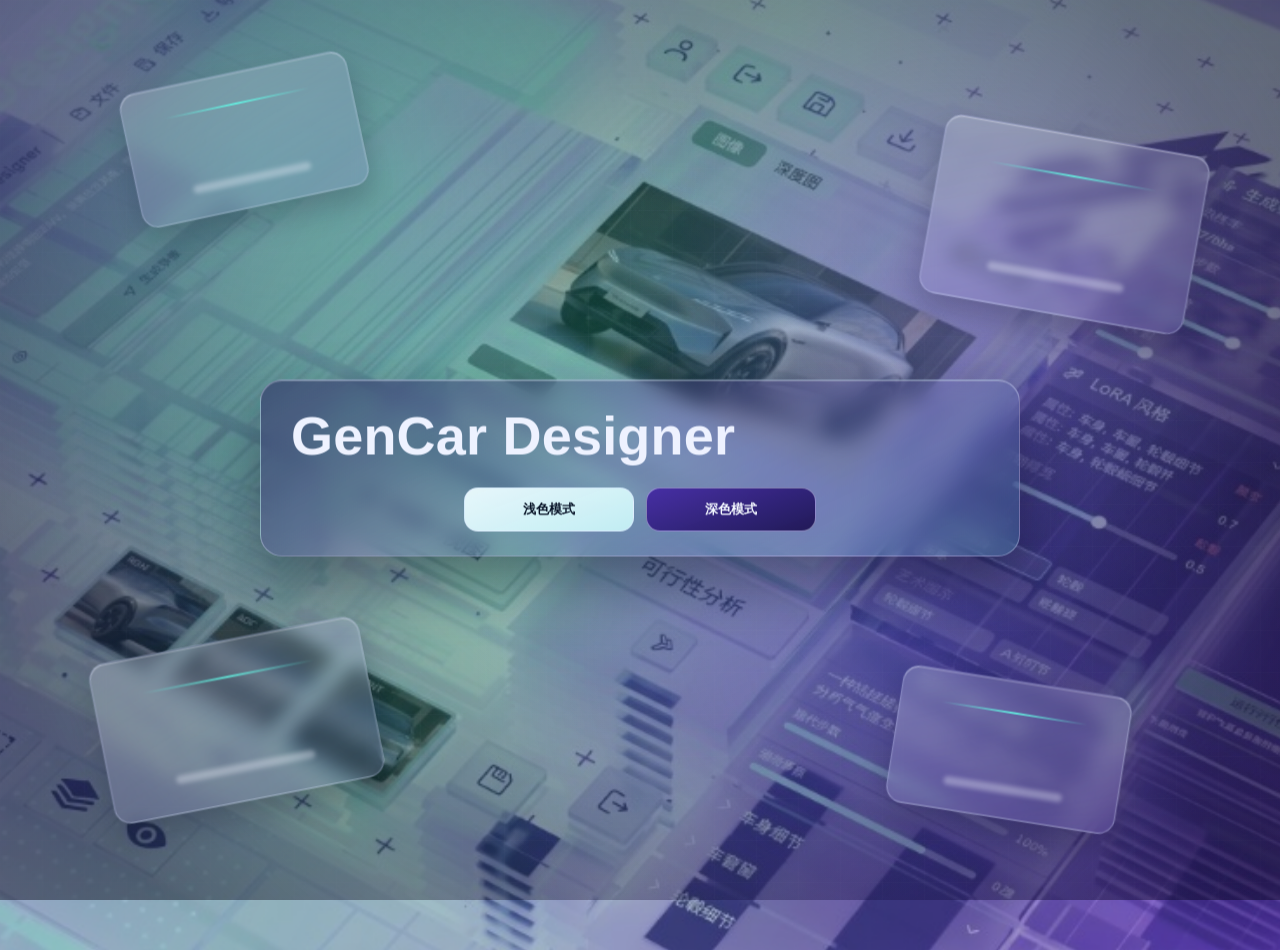
==== commit f72f7117: "Rename entry.html to index.html" ====
--- a/index.html
+++ b/index.html
@@ -1,14 +1,454 @@
 <!doctype html>
-<html lang="en">
+<html lang="zh-CN">
   <head>
     <meta charset="UTF-8" />
     <meta name="viewport" content="width=device-width, initial-scale=1.0" />
-    <title>GenCar Designer</title>
-    <script type="module" crossorigin src="./assets/app.js?v=3"></script>
-    <link rel="stylesheet" crossorigin href="./assets/app.css?v=3" />
+    <title>GenCar Designer 版本入口</title>
+    <style>
+      :root {
+        color-scheme: light;
+        --mx: 0;
+        --my: 0;
+      }
+      * {
+        box-sizing: border-box;
+      }
+      body {
+        margin: 0;
+        min-height: 100vh;
+        overflow: hidden;
+        font-family: -apple-system, BlinkMacSystemFont, "Segoe UI", "PingFang SC", "Microsoft YaHei", sans-serif;
+        color: #eef2ff;
+        background: #090716;
+      }
+
+      .hero {
+        position: relative;
+        width: 100vw;
+        height: 100vh;
+        perspective: 1400px;
+        transform-style: preserve-3d;
+        isolation: isolate;
+      }
+
+      .bg-layer {
+        position: absolute;
+        inset: -4%;
+        pointer-events: none;
+        z-index: 1;
+        background-image:
+          linear-gradient(120deg, rgba(129, 73, 255, 0.38), rgba(81, 245, 212, 0.28) 45%, rgba(162, 121, 255, 0.34)),
+          url("./assets/welcome-bg.png");
+        background-size: cover;
+        background-position: center;
+        filter: saturate(1.08) contrast(1.04) brightness(0.86);
+        transform: translate3d(calc(var(--mx) * -14px), calc(var(--my) * -14px), -40px) scale(1.06);
+        transition: transform 0.24s ease-out;
+      }
+
+      .grid-overlay {
+        position: absolute;
+        inset: 0;
+        pointer-events: none;
+        z-index: 2;
+        background-image:
+          linear-gradient(rgba(230, 231, 255, 0.08) 1px, transparent 1px),
+          linear-gradient(90deg, rgba(230, 231, 255, 0.08) 1px, transparent 1px);
+        background-size: 42px 42px;
+        opacity: 0.36;
+        transform: translate3d(calc(var(--mx) * -7px), calc(var(--my) * -7px), 0);
+      }
+
+      .vignette {
+        position: absolute;
+        inset: 0;
+        pointer-events: none;
+        z-index: 3;
+        background:
+          radial-gradient(circle at 20% 18%, rgba(118, 255, 217, 0.22), transparent 36%),
+          radial-gradient(circle at 76% 30%, rgba(164, 130, 255, 0.3), transparent 32%),
+          radial-gradient(circle at 70% 74%, rgba(98, 80, 255, 0.2), transparent 38%),
+          radial-gradient(circle at 50% 50%, transparent 0%, rgba(5, 4, 20, 0.44) 84%);
+      }
+
+      .hud {
+        position: absolute;
+        z-index: 4;
+        border: 1px solid rgba(212, 220, 255, 0.38);
+        background: linear-gradient(160deg, rgba(236, 242, 255, 0.22), rgba(172, 145, 255, 0.14));
+        backdrop-filter: blur(8px);
+        box-shadow: 0 14px 28px rgba(8, 7, 28, 0.22), inset 0 1px 0 rgba(255, 255, 255, 0.28);
+        border-radius: 16px;
+        transform-style: preserve-3d;
+        pointer-events: none;
+      }
+
+      .hud-a {
+        top: 10%;
+        left: 12%;
+        width: 220px;
+        height: 130px;
+        transform: rotate(-12deg) translate3d(calc(var(--mx) * -22px), calc(var(--my) * -16px), 70px);
+      }
+
+      .hud-b {
+        top: 17%;
+        right: 9%;
+        width: 252px;
+        height: 170px;
+        transform: rotate(10deg) translate3d(calc(var(--mx) * 22px), calc(var(--my) * -17px), 84px);
+      }
+
+      .hud-c {
+        bottom: 13%;
+        left: 10%;
+        width: 260px;
+        height: 154px;
+        transform: rotate(-11deg) translate3d(calc(var(--mx) * -20px), calc(var(--my) * 16px), 74px);
+      }
+
+      .hud-d {
+        bottom: 11%;
+        right: 14%;
+        width: 220px;
+        height: 132px;
+        transform: rotate(9deg) translate3d(calc(var(--mx) * 16px), calc(var(--my) * 16px), 68px);
+      }
+
+      .hud::before,
+      .hud::after {
+        content: "";
+        position: absolute;
+        border-radius: 999px;
+      }
+
+      .hud::before {
+        width: 64%;
+        height: 2px;
+        left: 18%;
+        top: 22%;
+        background: linear-gradient(90deg, rgba(98, 241, 225, 0), rgba(98, 241, 225, 0.92), rgba(98, 241, 225, 0));
+      }
+
+      .hud::after {
+        width: 52%;
+        height: 8px;
+        left: 24%;
+        bottom: 18%;
+        background: rgba(239, 244, 255, 0.35);
+        filter: blur(2px);
+      }
+
+      .content {
+        position: absolute;
+        left: 50%;
+        top: 52%;
+        pointer-events: auto;
+        z-index: 2147483000;
+        width: min(760px, calc(100vw - 56px));
+        padding: 28px 30px 24px;
+        border-radius: 22px;
+        border: 1px solid rgba(225, 231, 255, 0.36);
+        background: linear-gradient(155deg, rgba(35, 24, 88, 0.5), rgba(96, 66, 172, 0.26) 45%, rgba(57, 220, 189, 0.14));
+        backdrop-filter: blur(10px);
+        box-shadow: 0 26px 58px rgba(8, 6, 27, 0.4), inset 0 1px 0 rgba(255, 255, 255, 0.2);
+        transform: translate(-50%, -50%);
+        transition: none;
+      }
+
+      .title {
+        margin: 0;
+        font-size: clamp(34px, 5vw, 54px);
+        line-height: 1.02;
+        letter-spacing: 0.2px;
+      }
+
+      .subtitle {
+        margin: 12px 0 0;
+        color: rgba(240, 243, 255, 0.88);
+        font-size: clamp(14px, 1.7vw, 18px);
+      }
+
+      .actions {
+        margin-top: 24px;
+        display: flex;
+        gap: 12px;
+        flex-wrap: wrap;
+        justify-content: center;
+        position: relative;
+        z-index: 2001;
+        pointer-events: auto !important;
+      }
+
+      .btn {
+        position: relative;
+        z-index: 10000;
+        display: inline-flex;
+        align-items: center;
+        justify-content: center;
+        text-decoration: none;
+        border-radius: 14px;
+        padding: 12px 18px;
+        min-width: 170px;
+        border: 1px solid rgba(221, 230, 255, 0.5);
+        font-weight: 700;
+        letter-spacing: 0.2px;
+        transition: none;
+        pointer-events: auto !important;
+        cursor: pointer;
+        appearance: none;
+        -webkit-appearance: none;
+        background-clip: padding-box;
+      }
+
+      .btn-light {
+        color: #091428;
+        background: linear-gradient(160deg, rgba(236, 252, 255, 0.96), rgba(199, 243, 247, 0.94));
+      }
+
+      .btn-dark {
+        color: #f4f8ff;
+        background: linear-gradient(160deg, rgba(68, 42, 164, 0.95), rgba(31, 22, 84, 0.96));
+      }
+
+      .hero * {
+        -webkit-user-select: none;
+        user-select: none;
+      }
+      .content,
+      .content * {
+        pointer-events: auto !important;
+      }
+      .actions,
+      .actions * {
+        -webkit-user-select: auto;
+        user-select: auto;
+      }
+      .meta {
+        margin-top: 14px;
+        font-size: 13px;
+        color: rgba(223, 229, 255, 0.78);
+      }
+
+      @media (max-width: 880px) {
+        .hud {
+          display: none;
+        }
+        .content {
+          top: 54%;
+          padding: 22px;
+        }
+      }
+    </style>
   </head>
   <body>
-    <div id="root"></div>
-    <script src="./assets/review-addon.js?v=3"></script>
+    <main class="hero" id="hero">
+      <div class="bg-layer"></div>
+      <div class="grid-overlay"></div>
+      <div class="vignette"></div>
+
+      <div class="hud hud-a"></div>
+      <div class="hud hud-b"></div>
+      <div class="hud hud-c"></div>
+      <div class="hud hud-d"></div>
+
+      <section class="content">
+        <h1 class="title">GenCar Designer</h1>
+        <div class="actions">
+          <button class="btn btn-light" id="goLight" type="button">浅色模式</button>
+          <button class="btn btn-dark" id="goDark" type="button">深色模式</button>
+        </div>
+      </section>
+    </main>
+    <video id="faceVideo" autoplay muted playsinline aria-hidden="true"></video>
+
+    <script>
+      (function () {
+        var root = document.documentElement;
+        var hero = document.getElementById("hero");
+        var goLight = document.getElementById("goLight");
+        var goDark = document.getElementById("goDark");
+        var faceVideo = document.getElementById("faceVideo");
+        if (!hero) return;
+
+        var mouseState = { x: 0, y: 0, active: false, at: 0 };
+        var faceState = { x: 0, y: 0, active: false, at: 0 };
+        var outputState = { x: 0, y: 0 };
+        var targetState = { x: 0, y: 0 };
+        var rafId = 0;
+        var detectRafId = 0;
+        var detectInFlight = false;
+        var stream = null;
+        var detector = null;
+
+        function clamp(value, min, max) {
+          return Math.max(min, Math.min(max, value));
+        }
+
+        function setParallaxVars(x, y) {
+          root.style.setProperty("--mx", x.toFixed(4));
+          root.style.setProperty("--my", y.toFixed(4));
+        }
+
+        function selectTargetState() {
+          if (faceState.active && mouseState.active) {
+            if (faceState.at >= mouseState.at) {
+              targetState.x = faceState.x;
+              targetState.y = faceState.y;
+            } else {
+              targetState.x = mouseState.x;
+              targetState.y = mouseState.y;
+            }
+            return;
+          }
+          if (faceState.active) {
+            targetState.x = faceState.x;
+            targetState.y = faceState.y;
+            return;
+          }
+          if (mouseState.active) {
+            targetState.x = mouseState.x;
+            targetState.y = mouseState.y;
+            return;
+          }
+          targetState.x = 0;
+          targetState.y = 0;
+        }
+
+        function animateParallax() {
+          selectTargetState();
+          outputState.x += (targetState.x - outputState.x) * 0.15;
+          outputState.y += (targetState.y - outputState.y) * 0.15;
+          setParallaxVars(outputState.x, outputState.y);
+          rafId = window.requestAnimationFrame(animateParallax);
+        }
+
+        function updateMouse(clientX, clientY) {
+          mouseState.x = (clientX / window.innerWidth) * 2 - 1;
+          mouseState.y = (clientY / window.innerHeight) * 2 - 1;
+          mouseState.active = true;
+          mouseState.at = Date.now();
+        }
+
+        hero.addEventListener("mousemove", function (event) {
+          updateMouse(event.clientX, event.clientY);
+        });
+        hero.addEventListener("mouseleave", function () {
+          mouseState.active = false;
+          mouseState.x = 0;
+          mouseState.y = 0;
+          mouseState.at = Date.now();
+        });
+
+        if (goLight) {
+          goLight.addEventListener("click", function () {
+            window.location.href = "http://localhost:4173/index.html";
+          });
+        }
+        if (goDark) {
+          goDark.addEventListener("click", function () {
+            window.location.href = "https://zikeguo-afk.github.io/car-gene/";
+          });
+        }
+
+        async function detectFace() {
+          if (!detector || !faceVideo || faceVideo.readyState < 2 || detectInFlight || document.hidden) {
+            detectRafId = window.requestAnimationFrame(detectFace);
+            return;
+          }
+          detectInFlight = true;
+          try {
+            var faces = await detector.detect(faceVideo);
+            if (faces && faces.length > 0) {
+              var box = faces[0].boundingBox;
+              var centerX = box.x + box.width / 2;
+              var centerY = box.y + box.height / 2;
+              var normalizedX = (centerX / faceVideo.videoWidth) * 2 - 1;
+              var normalizedY = (centerY / faceVideo.videoHeight) * 2 - 1;
+              faceState.x = clamp(normalizedX, -1, 1);
+              faceState.y = clamp(normalizedY, -1, 1);
+              faceState.active = true;
+              faceState.at = Date.now();
+            } else if (Date.now() - faceState.at > 600) {
+              faceState.active = false;
+            }
+          } catch (error) {
+            faceState.active = false;
+          } finally {
+            detectInFlight = false;
+            detectRafId = window.requestAnimationFrame(detectFace);
+          }
+        }
+
+        async function startFaceTracking() {
+          if (!("FaceDetector" in window)) {
+            return;
+          }
+          if (!navigator.mediaDevices || !navigator.mediaDevices.getUserMedia || !faceVideo) {
+            return;
+          }
+          try {
+            detector = new FaceDetector({ fastMode: true, maxDetectedFaces: 1 });
+            stream = await navigator.mediaDevices.getUserMedia({ video: { facingMode: "user" } });
+            faceVideo.srcObject = stream;
+            await faceVideo.play();
+            detectRafId = window.requestAnimationFrame(detectFace);
+          } catch (error) {
+            faceState.active = false;
+          }
+        }
+
+        function stopFaceTracking() {
+          if (detectRafId) {
+            window.cancelAnimationFrame(detectRafId);
+            detectRafId = 0;
+          }
+          if (stream) {
+            stream.getTracks().forEach(function (track) {
+              track.stop();
+            });
+            stream = null;
+          }
+          faceState.active = false;
+          detector = null;
+        }
+
+        document.addEventListener("visibilitychange", function () {
+          if (document.hidden) {
+            faceState.active = false;
+            if (detectRafId) {
+              window.cancelAnimationFrame(detectRafId);
+              detectRafId = 0;
+            }
+            return;
+          }
+          if (!detectRafId && stream && detector) {
+            detectRafId = window.requestAnimationFrame(detectFace);
+          }
+        });
+
+        window.addEventListener("beforeunload", function () {
+          if (rafId) {
+            window.cancelAnimationFrame(rafId);
+          }
+          stopFaceTracking();
+        });
+
+        setParallaxVars(0, 0);
+        rafId = window.requestAnimationFrame(animateParallax);
+        startFaceTracking();
+      })();
+    </script>
+    <style>
+      #faceVideo {
+        position: fixed;
+        width: 1px;
+        height: 1px;
+        left: -100vw;
+        top: -100vh;
+        opacity: 0;
+        pointer-events: none;
+      }
+    </style>
   </body>
 </html>
